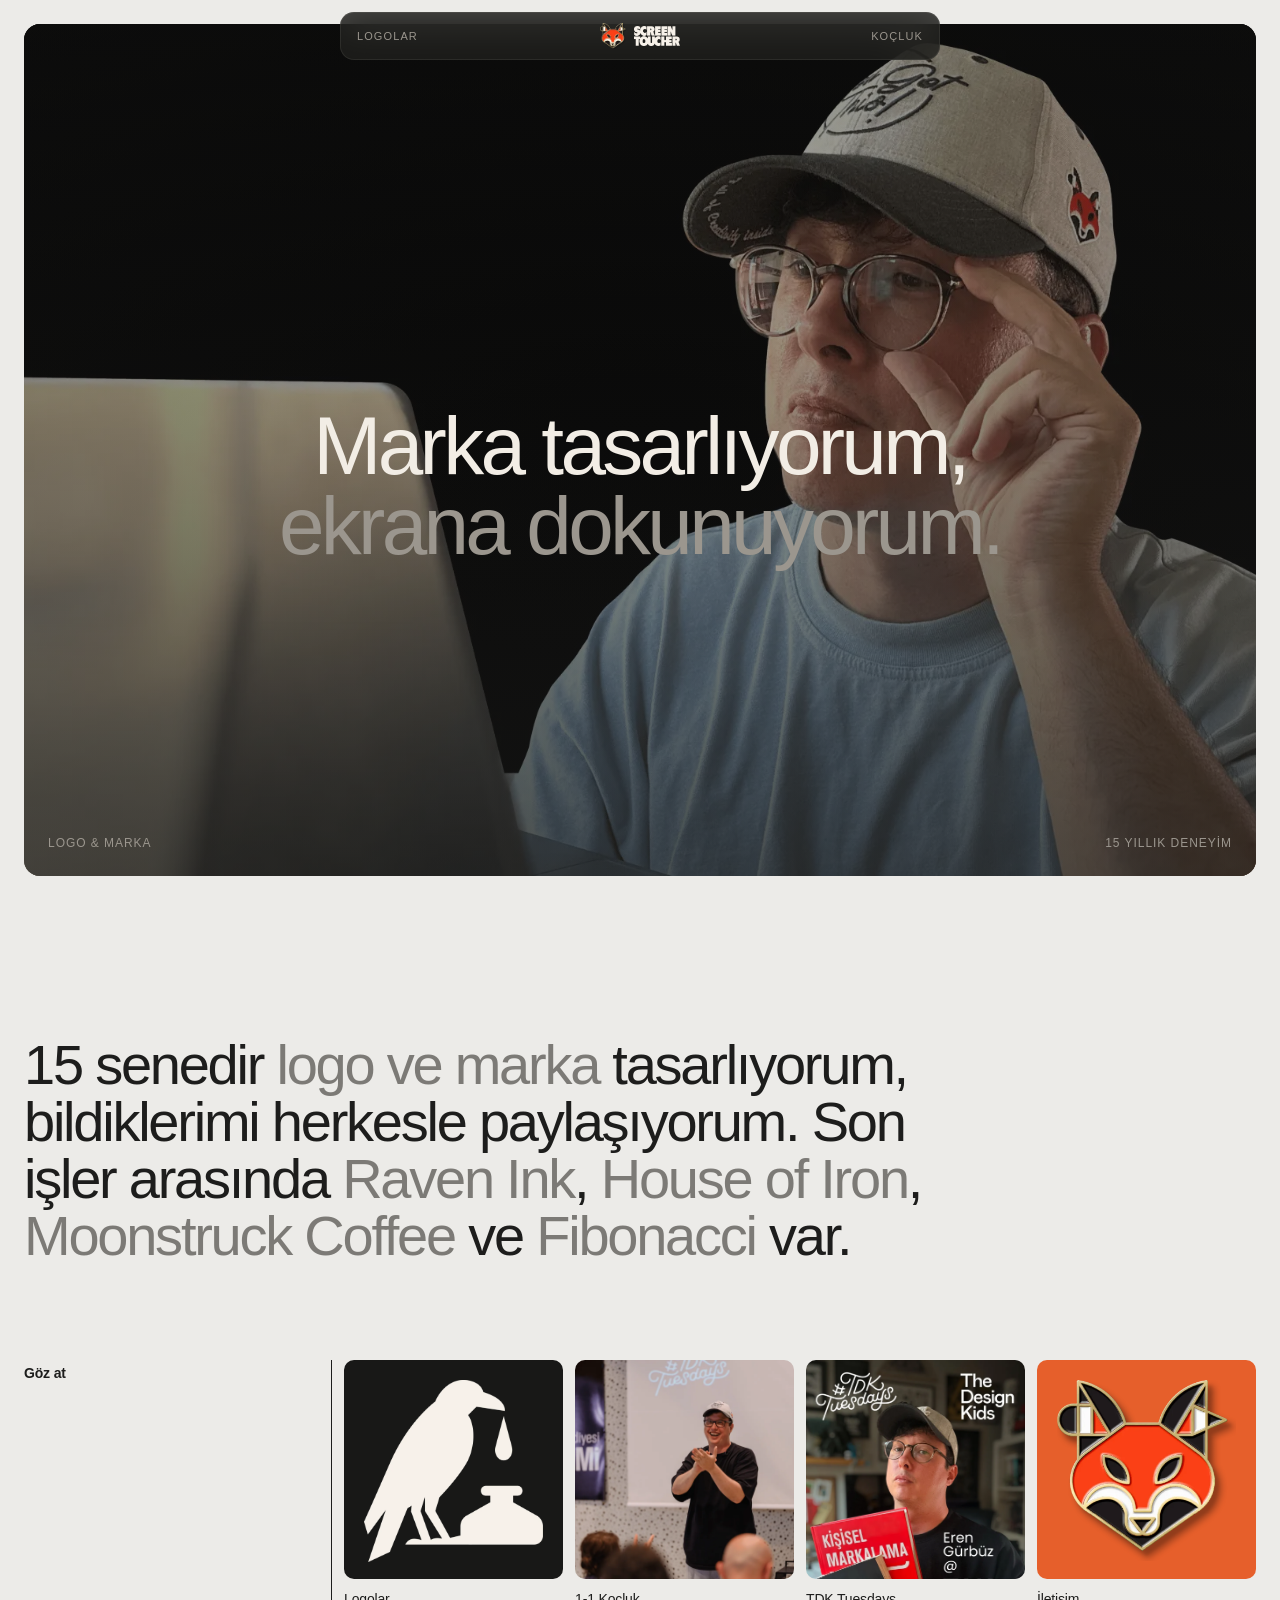
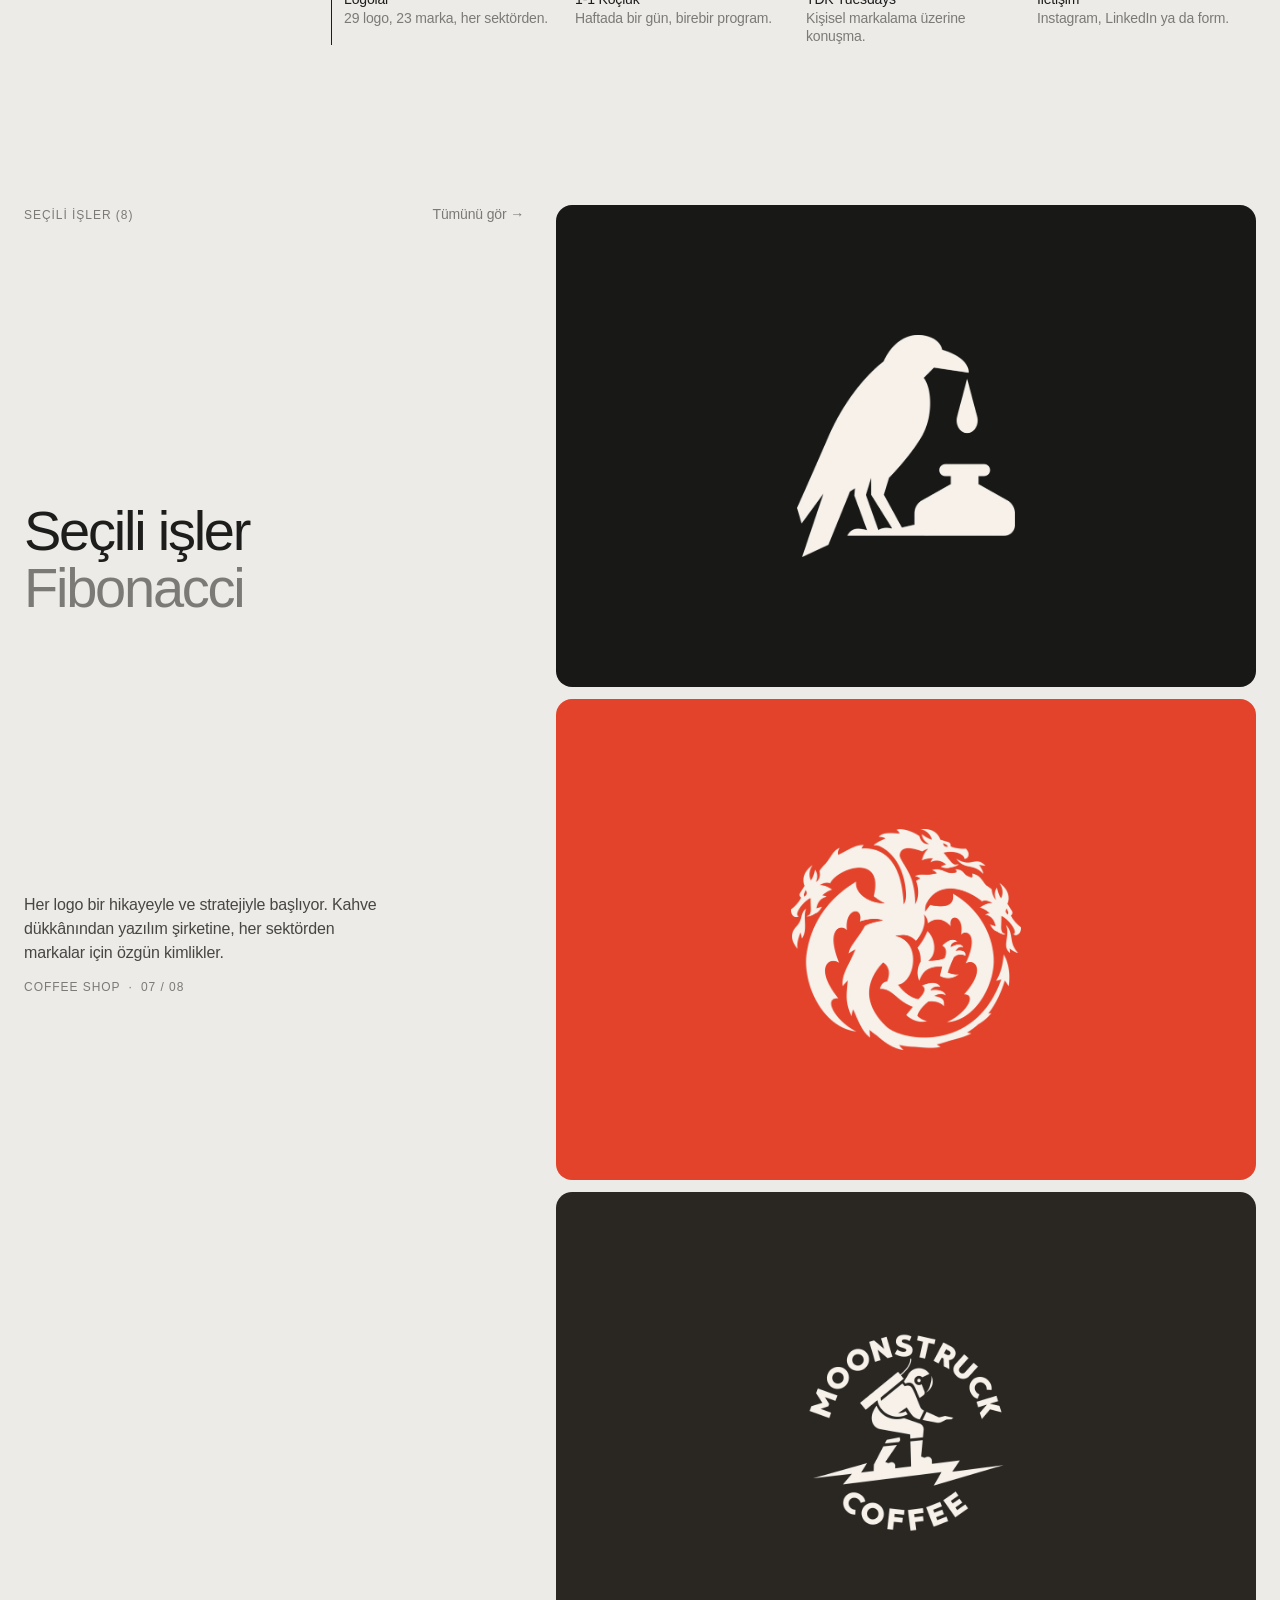
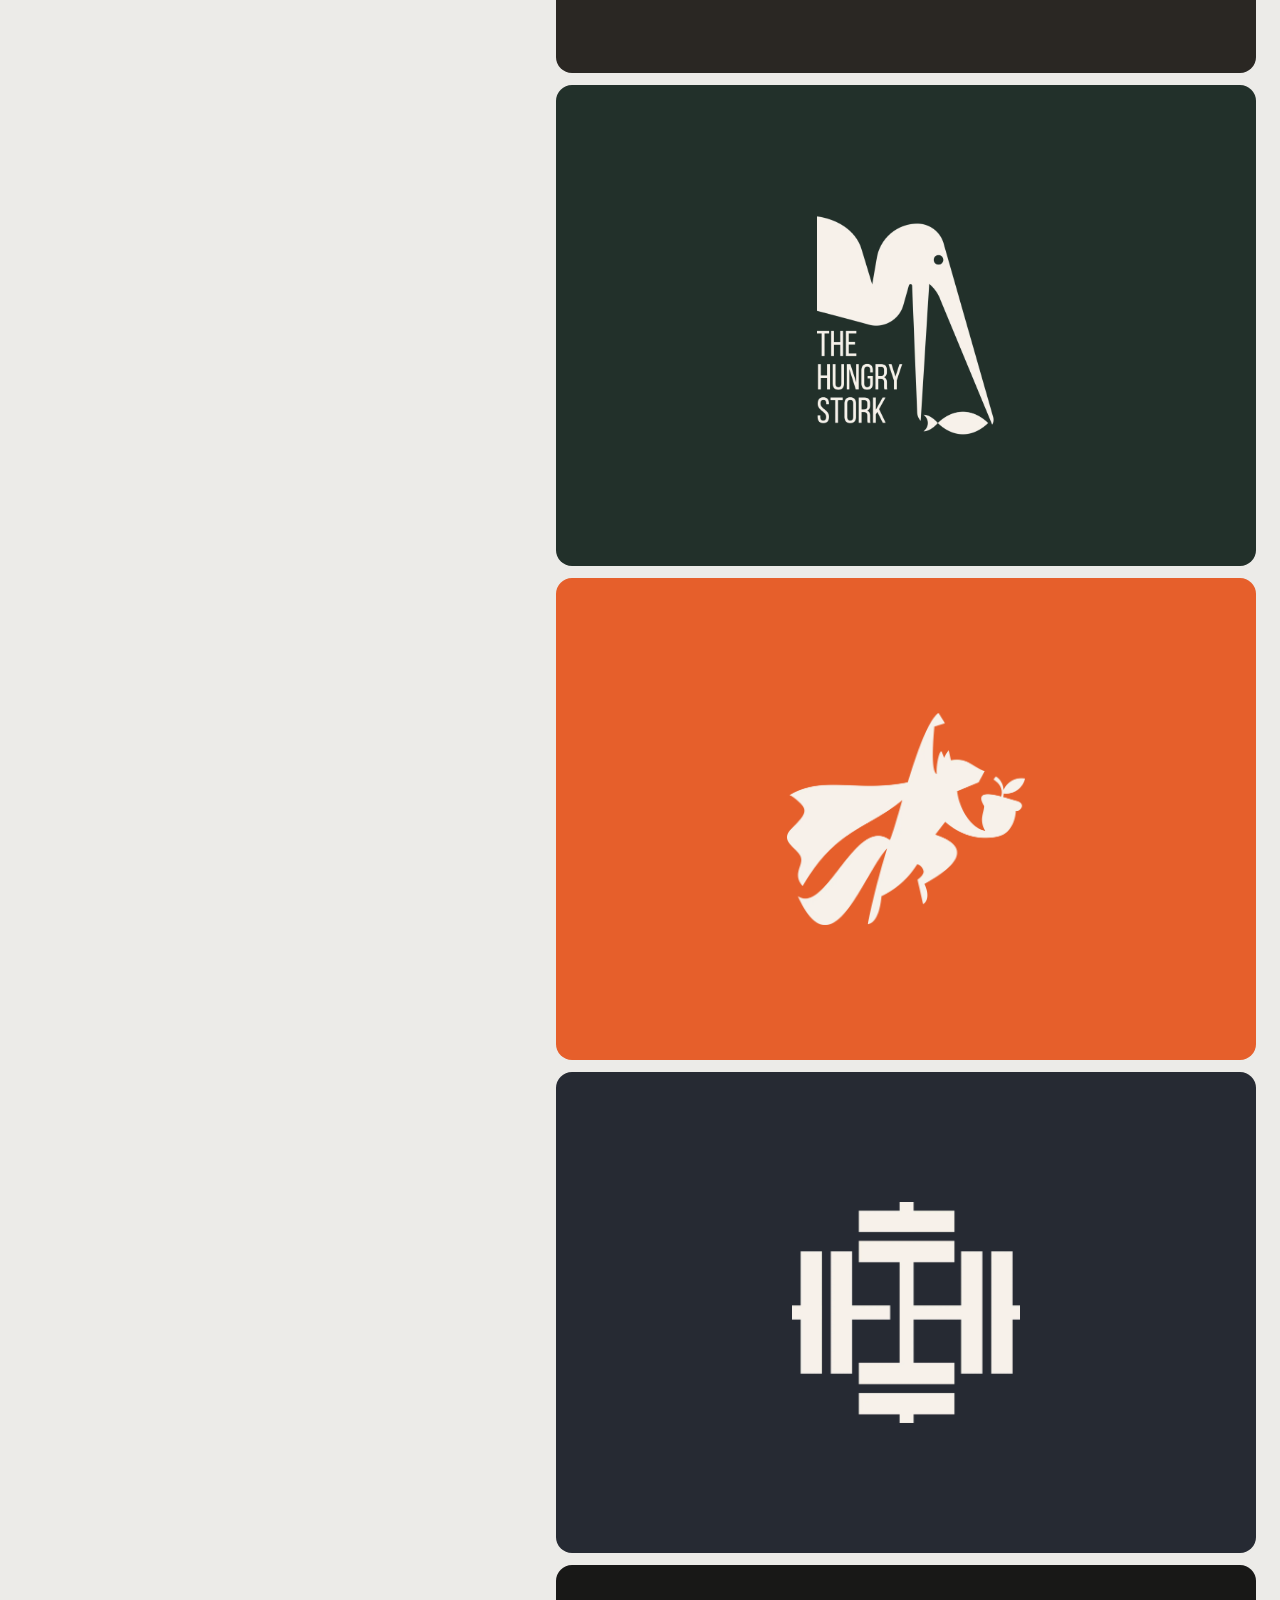
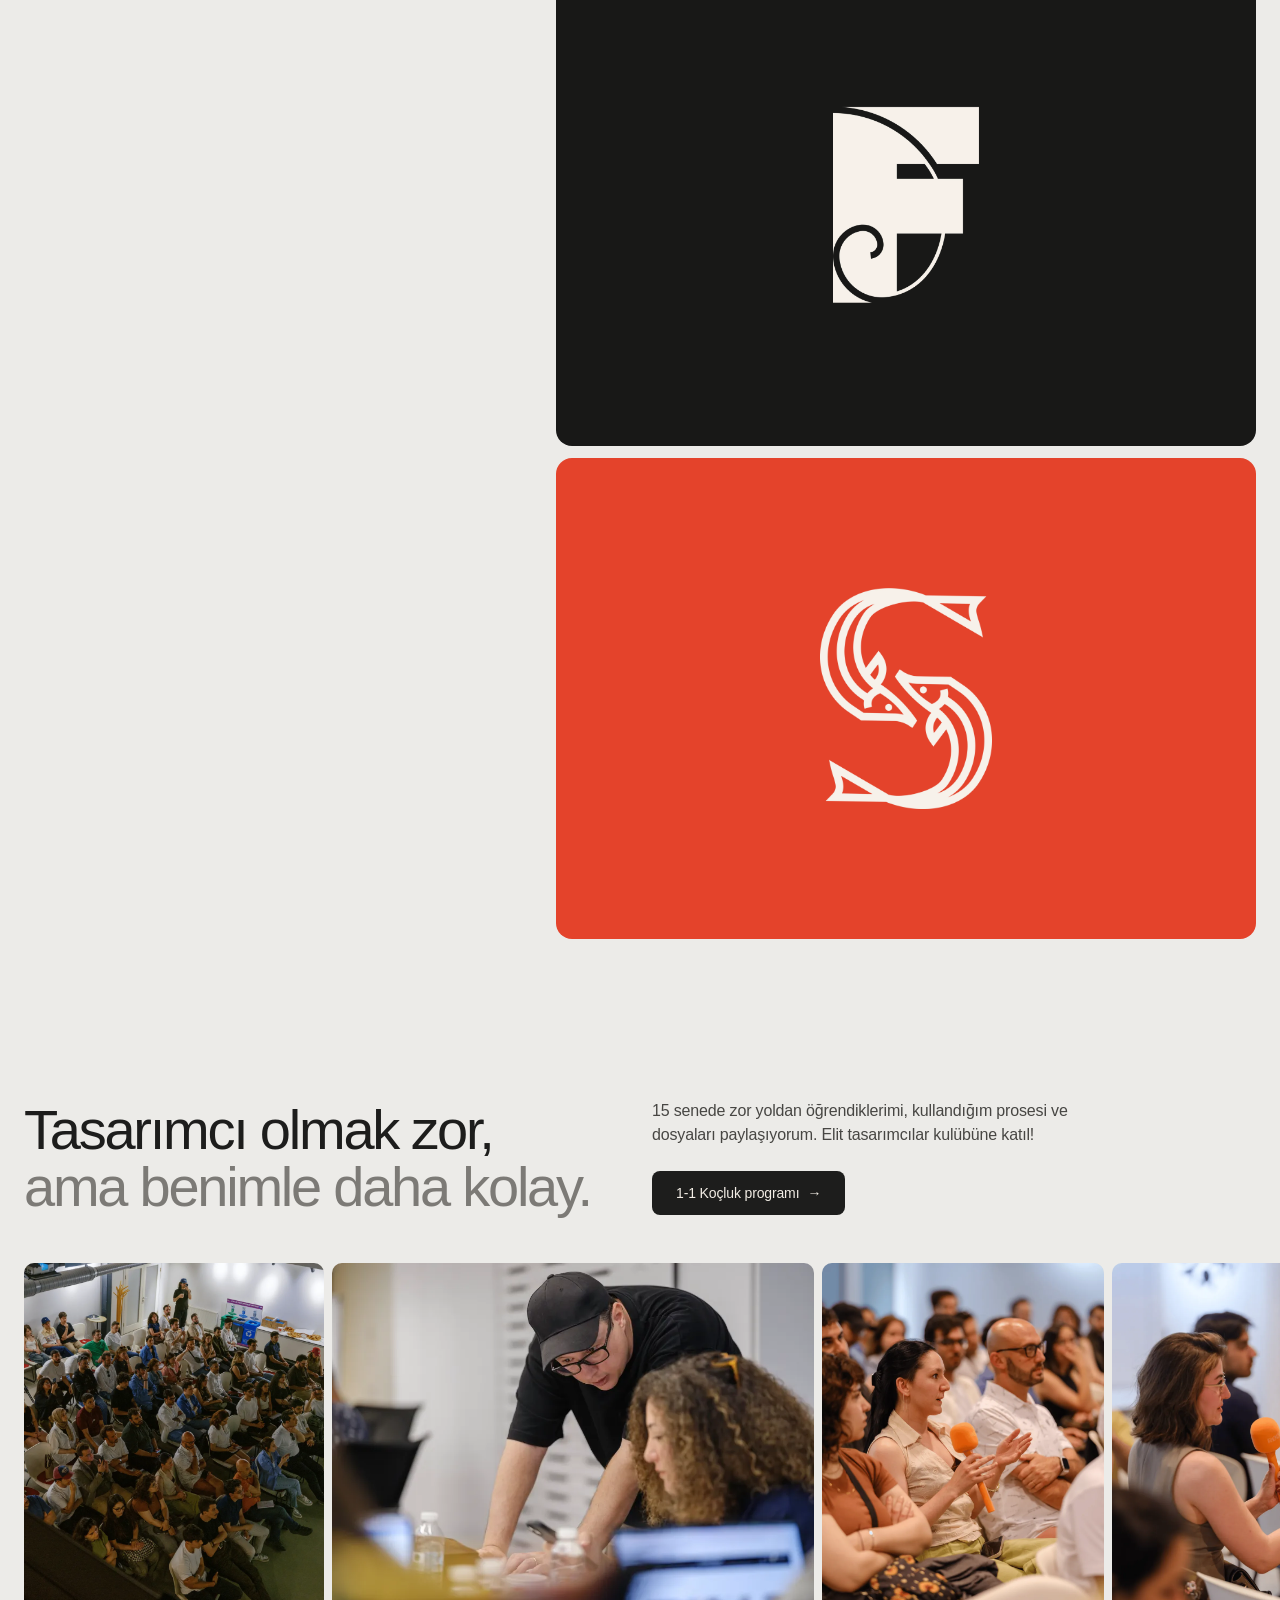
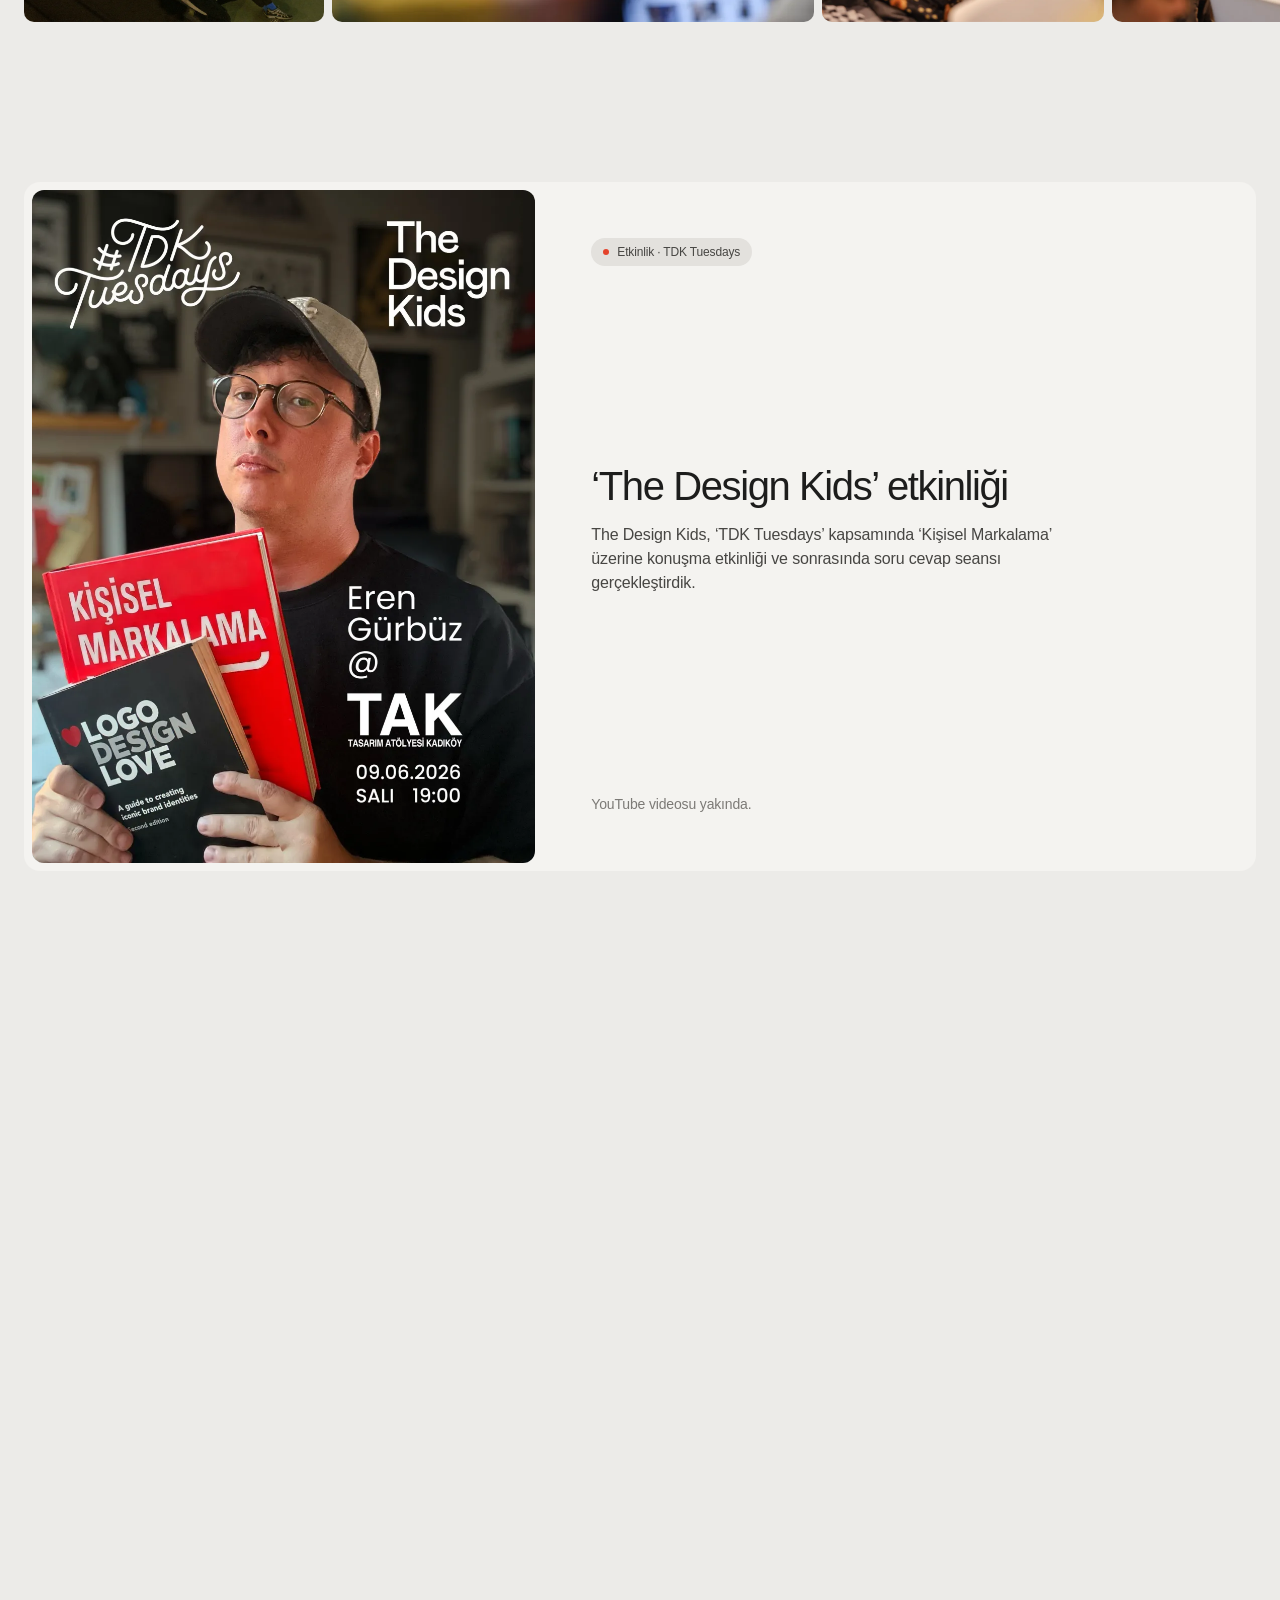
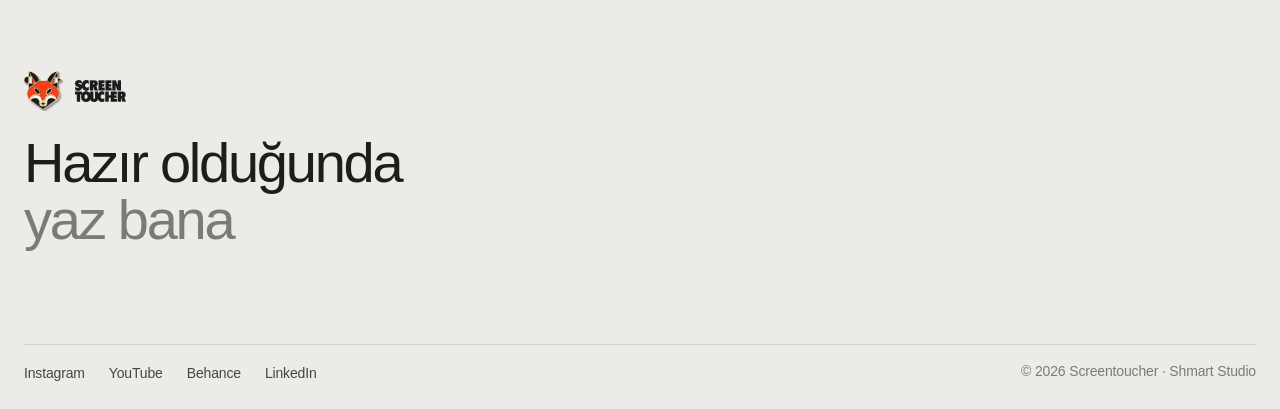
==== site/index.html @ 01e3f388 "Add Screentoucher concept site Static three-page site (home, logos, coaching) in site/, with the ori" ====
<!doctype html>
<html lang="tr">
<head>
  <meta charset="utf-8">
  <meta name="viewport" content="width=device-width, initial-scale=1, viewport-fit=cover">
  <title>Screentoucher — Logo Tasarımı ve Tasarım Koçluğu</title>
  <meta name="description" content="Screentoucher, markalar, girişimciler ve pazarlama uzmanları için özel logo tasarımı ve görsel kimlik oluşturma hizmetleri sunar. Tasarım kariyerinde hız ve başarı için 1-1 profesyonel koçluk.">
  <meta name="keywords" content="logo tasarımı, profesyonel koçluk, marka hikayesi">
  <meta property="og:title" content="Screentoucher — Logo Tasarımı ve Tasarım Koçluğu">
  <meta property="og:description" content="15 senedir logo ve marka tasarlıyorum, bildiklerimi herkesle paylaşıyorum.">
  <meta property="og:image" content="assets/img/photo10.webp">
  <meta name="theme-color" content="#ECEBE8">
  <link rel="icon" type="image/png" href="assets/brand/favicon.png">
  <link rel="preload" as="image" href="assets/img/photo10.webp" imagesrcset="assets/img/photo10-sm.webp 900w, assets/img/photo10.webp 1920w" imagesizes="100vw">
  <link rel="stylesheet" href="assets/css/style.css">
</head>
<body>

  <nav class="nav" aria-label="Ana menü">
    <div class="nav__group">
      <a class="nav__link" href="logolar.html">Logolar</a>
    </div>
    <a class="nav__logo" href="index.html" aria-label="Screentoucher anasayfa">
      <img class="nav__fox" src="assets/brand/fox.webp" width="126" height="128" alt="">
      <img src="assets/brand/wordmark-light.png" width="640" height="280" alt="Screentoucher">
    </a>
    <div class="nav__group nav__group--end">
      <a class="nav__link" href="kocluk.html">Koçluk</a>
    </div>
  </nav>

  <main>
    <!-- Hero -->
    <header class="hero">
      <div class="hero__card">
        <img class="hero__media"
             src="assets/img/photo10.webp"
             srcset="assets/img/photo10-sm.webp 900w, assets/img/photo10.webp 1920w"
             sizes="100vw" width="1920" height="1080" alt="" fetchpriority="high">
        <div class="hero__inner">
          <h1 class="t-display hero__title"><span class="line">Marka tasarlıyorum,</span> <span class="line">ekrana dokunuyorum.</span></h1>
        </div>
        <div class="hero__foot">
          <span class="t-label">Logo &amp; Marka</span>
          <span class="t-label">15 yıllık deneyim</span>
        </div>
      </div>
    </header>

    <!-- Açılış cümlesi -->
    <section class="wrap statement reveal" aria-label="Hakkımda">
      <p class="t-h1">
        15 senedir <a class="tone-link" href="logolar.html">logo ve marka</a> tasarlıyorum, bildiklerimi herkesle paylaşıyorum. Son işler arasında
        <a class="tone-link" href="logolar.html">Raven Ink</a>,
        <a class="tone-link" href="logolar.html">House of Iron</a>,
        <a class="tone-link" href="logolar.html">Moonstruck Coffee</a> ve
        <a class="tone-link" href="logolar.html">Fibonacci</a> var.
      </p>

      <div class="jump">
        <p class="t-sm jump__label"><strong>Göz at</strong></p>
        <div class="jump__track">
          <a class="jump-card" href="logolar.html">
            <div class="jump-card__media jump-card__media--contain" style="background: var(--night)">
              <img src="assets/logos/30.webp" width="1000" height="1015" alt="Raven Ink logosu" loading="lazy">
            </div>
            <p class="jump-card__title">Logolar</p>
            <p class="jump-card__desc">29 logo, 23 marka, her sektörden.</p>
          </a>
          <a class="jump-card" href="kocluk.html">
            <div class="jump-card__media">
              <img src="assets/img/photo9.webp" width="1000" height="1272" alt="Atölyede konuşma yaparken" loading="lazy">
            </div>
            <p class="jump-card__title">1-1 Koçluk</p>
            <p class="jump-card__desc">Haftada bir gün, birebir program.</p>
          </a>
          <a class="jump-card" href="#etkinlik">
            <div class="jump-card__media">
              <img src="assets/img/tdk.webp" width="1000" height="1337" alt="The Design Kids etkinlik afişi" loading="lazy">
            </div>
            <p class="jump-card__title">TDK Tuesdays</p>
            <p class="jump-card__desc">Kişisel markalama üzerine konuşma.</p>
          </a>
          <a class="jump-card" href="#iletisim">
            <div class="jump-card__media jump-card__media--contain" style="background: var(--orange)">
              <img src="assets/brand/pin-fox.webp" width="642" height="647" alt="" loading="lazy">
            </div>
            <p class="jump-card__title">İletişim</p>
            <p class="jump-card__desc">Instagram, LinkedIn ya da form.</p>
          </a>
        </div>
      </div>
    </section>

    <!-- İşler -->
    <section class="works works--inline wrap" aria-labelledby="isler">
      <aside class="works__side">
        <div class="works__top">
          <p class="t-label">Seçili işler (8)</p>
          <a class="t-sm works__more" href="logolar.html">Tümünü gör <span aria-hidden="true">→</span></a>
        </div>

        <h2 class="t-h1 works__title" id="isler">Seçili işler<br><span class="works__current" data-current-name aria-live="polite">Raven Ink</span><span class="works__static">Son dönem logolar</span></h2>

        <div class="works__bottom">
          <p class="t-body works__desc">Her logo bir hikayeyle ve stratejiyle başlıyor. Kahve dükkânından yazılım şirketine, her sektörden markalar için özgün kimlikler.</p>
          <p class="t-label works__count"><span data-current-sector>Tattoo Studio</span><span class="works__sep">·</span><span data-current-index>01</span> / <span data-current-total>08</span></p>
        </div>
      </aside>

      <div class="works__main">
        <ol class="showcase">
          <li class="show-card" data-name="Raven Ink" data-sector="Tattoo Studio" data-index="01">
            <a class="show-card__media" href="logolar.html" aria-label="Raven Ink — tüm logolar"><img src="assets/logos/30.webp" width="1000" height="1015" alt="Raven Ink logosu" loading="lazy"></a>
            <p class="show-card__meta"><span class="show-card__num">01</span><span class="show-card__name">Raven Ink</span><span class="show-card__sector">Tattoo Studio</span></p>
          </li>
          <li class="show-card" data-name="House Targaryen" data-sector="Coffee Brand" data-index="02">
            <a class="show-card__media" href="logolar.html" aria-label="House Targaryen — tüm logolar"><img src="assets/logos/07.webp" width="1000" height="963" alt="House Targaryen logosu" loading="lazy"></a>
            <p class="show-card__meta"><span class="show-card__num">02</span><span class="show-card__name">House Targaryen</span><span class="show-card__sector">Coffee Brand</span></p>
          </li>
          <li class="show-card" data-name="Moonstruck Coffee" data-sector="Coffee Shop" data-index="03">
            <a class="show-card__media" href="logolar.html" aria-label="Moonstruck Coffee — tüm logolar"><img src="assets/logos/16.webp" width="1000" height="1064" alt="Moonstruck Coffee logosu" loading="lazy"></a>
            <p class="show-card__meta"><span class="show-card__num">03</span><span class="show-card__name">Moonstruck Coffee</span><span class="show-card__sector">Coffee Shop</span></p>
          </li>
          <li class="show-card" data-name="The Hungry Stork" data-sector="Restaurant" data-index="04">
            <a class="show-card__media" href="logolar.html" aria-label="The Hungry Stork — tüm logolar"><img src="assets/logos/14.webp" width="1000" height="1249" alt="The Hungry Stork logosu" loading="lazy"></a>
            <p class="show-card__meta"><span class="show-card__num">04</span><span class="show-card__name">The Hungry Stork</span><span class="show-card__sector">Restaurant</span></p>
          </li>
          <li class="show-card" data-name="NuttyHero" data-sector="Nut Butter Brand" data-index="05">
            <a class="show-card__media" href="logolar.html" aria-label="NuttyHero — tüm logolar"><img src="assets/logos/26.webp" width="1000" height="891" alt="NuttyHero logosu" loading="lazy"></a>
            <p class="show-card__meta"><span class="show-card__num">05</span><span class="show-card__name">NuttyHero</span><span class="show-card__sector">Nut Butter Brand</span></p>
          </li>
          <li class="show-card" data-name="House of Iron" data-sector="Gym" data-index="06">
            <a class="show-card__media" href="logolar.html" aria-label="House of Iron — tüm logolar"><img src="assets/logos/23.webp" width="1000" height="968" alt="House of Iron logosu" loading="lazy"></a>
            <p class="show-card__meta"><span class="show-card__num">06</span><span class="show-card__name">House of Iron</span><span class="show-card__sector">Gym</span></p>
          </li>
          <li class="show-card" data-name="Fibonacci" data-sector="Coffee Shop" data-index="07">
            <a class="show-card__media" href="logolar.html" aria-label="Fibonacci — tüm logolar"><img src="assets/logos/20.webp" width="1000" height="1509" alt="Fibonacci logosu" loading="lazy"></a>
            <p class="show-card__meta"><span class="show-card__num">07</span><span class="show-card__name">Fibonacci</span><span class="show-card__sector">Coffee Shop</span></p>
          </li>
          <li class="show-card" data-name="Savor Caviar" data-sector="Sea Food Company" data-index="08">
            <a class="show-card__media" href="logolar.html" aria-label="Savor Caviar — tüm logolar"><img src="assets/logos/09.webp" width="1000" height="1285" alt="Savor Caviar logosu" loading="lazy"></a>
            <p class="show-card__meta"><span class="show-card__num">08</span><span class="show-card__name">Savor Caviar</span><span class="show-card__sector">Sea Food Company</span></p>
          </li>
        </ol>
      </div>
    </section>

    <!-- Koçluk -->
    <section class="section" aria-labelledby="kocluk">
      <div class="wrap split reveal">
        <h2 class="t-h1" id="kocluk">Tasarımcı olmak zor, <span class="muted">ama benimle daha kolay.</span></h2>
        <div class="split__aside">
          <p class="t-body measure-wide">15 senede zor yoldan öğrendiklerimi, kullandığım prosesi ve dosyaları paylaşıyorum. Elit tasarımcılar kulübüne katıl!</p>
          <a class="btn btn--dark" href="kocluk.html">1-1 Koçluk programı <span class="arrow" aria-hidden="true">→</span></a>
        </div>
      </div>
      <div class="strip" aria-label="Atölye fotoğrafları">
        <img src="assets/img/photo5.webp" width="1000" height="1195" alt="Kalabalık bir salonda atölye" loading="lazy">
        <img src="assets/img/4-sm.webp"   width="900"  height="669"  alt="Katılımcıyla birebir çalışma" loading="lazy">
        <img src="assets/img/photo7.webp" width="1000" height="1272" alt="Katılımcılar soru soruyor" loading="lazy">
        <img src="assets/img/photo8.webp" width="1000" height="1272" alt="Mikrofonla soru soran katılımcı" loading="lazy">
        <img src="assets/img/6-sm.webp"   width="900"  height="670"  alt="Çıktılar üzerinden geri bildirim" loading="lazy">
        <img src="assets/img/photo6.webp" width="1000" height="1195" alt="Akademide konuşma" loading="lazy">
        <img src="assets/img/photo3-sm.webp" width="900" height="507" alt="Atölye salonu" loading="lazy">
      </div>
    </section>

    <!-- Etkinlik -->
    <section class="section" id="etkinlik" aria-labelledby="tdk">
      <div class="wrap">
        <article class="feature reveal">
          <div class="feature__media">
            <img src="assets/img/tdk.webp" width="1000" height="1337" alt="TDK Tuesdays — Kişisel Markalama etkinlik afişi" loading="lazy">
          </div>
          <div class="feature__body">
            <span class="tag">Etkinlik · TDK Tuesdays</span>
            <div>
              <h2 class="t-h2" id="tdk">‘The Design Kids’ etkinliği</h2>
              <p class="t-body measure-wide">The Design Kids, ‘TDK Tuesdays’ kapsamında ‘Kişisel Markalama’ üzerine konuşma etkinliği ve sonrasında soru cevap seansı gerçekleştirdik.</p>
            </div>
            <p class="t-sm muted">YouTube videosu yakında.</p>
          </div>
        </article>
      </div>
    </section>

    <!-- CTA -->
    <section class="section" id="iletisim" aria-labelledby="cta">
      <div class="wrap">
        <div class="contact">
          <div class="contact__bar">
            <a class="contact__link" href="logolar.html">Logolar</a>
            <img class="contact__logo" src="assets/brand/wordmark-light.png" width="640" height="280" alt="Screentoucher">
            <a class="contact__link" href="kocluk.html">Koçluk</a>
          </div>

          <div class="contact__body">
            <h2 class="contact__title" id="cta">Logo, marka ya da koçluk.<br>Yeni bir şeye başlayalım.</h2>
            <!-- Gönderim adresi assets/js/main.js içindeki FORM_ENDPOINT'ten gelir -->
            <form class="contact__form" data-form novalidate>
              <input type="hidden" name="_subject" value="Screentoucher — İletişim (ana sayfa)">
              <input type="hidden" name="form" value="iletisim">
              <label class="visually-hidden" for="c-email">E-posta adresin</label>
              <input id="c-email" name="email" type="email" autocomplete="email" placeholder="adin@ornek.com" required>
              <button class="contact__submit" type="submit">Gönder</button>
            </form>
            <p class="contact__success" hidden>Teşekkürler, sana en kısa sürede yazacağım.</p>
          </div>

          <p class="contact__note">Instagram'dan da yazabilirsin · <a href="https://www.instagram.com/screentoucher" target="_blank" rel="noopener">@screentoucher</a></p>
        </div>
      </div>
    </section>
  </main>

  <footer class="footer">
    <div class="wrap">
      <a class="footer__brand" href="index.html"><img class="footer__fox" src="assets/brand/fox.webp" width="126" height="128" alt=""><img src="assets/brand/wordmark-dark.png" width="640" height="280" alt="Screentoucher"></a>
      <p class="t-h1 footer__big">Hazır olduğunda<br><a class="tone-link" href="https://www.instagram.com/screentoucher" target="_blank" rel="noopener">yaz bana</a></p>
      <div class="footer__bottom">
        <ul class="footer__links">
          <li><a href="https://www.instagram.com/screentoucher" target="_blank" rel="noopener">Instagram</a></li>
          <li><a href="https://www.youtube.com/@thescreentoucher" target="_blank" rel="noopener">YouTube</a></li>
          <li><a href="https://www.behance.net/shmartstudio" target="_blank" rel="noopener">Behance</a></li>
          <li><a href="https://tr.linkedin.com/in/eren-gurbuz-4aaa44bb" target="_blank" rel="noopener">LinkedIn</a></li>
        </ul>
        <p class="footer__copy">© <span data-year>2026</span> Screentoucher · Shmart Studio</p>
      </div>
    </div>
  </footer>

  <script src="assets/js/main.js" defer></script>
</body>
</html>
---- site/assets/css/style.css ----
/* ==========================================================================
   Screentoucher — design system
   Referans dil: Analogue (ana) + Koto (liste / iki tonlu başlık)
   ========================================================================== */

:root {
  /* Renk — saf #000 / #FFF yerine birkaç ton yumuşatılmış nötrler */
  --bg:          #ECEBE8;   /* sayfa zemini (kırık beyaz) */
  --surface:     #E3E1DD;   /* ikincil yüzey, görsel placeholder */
  --surface-2:   #F4F3F0;   /* açık kart */
  --line:        #D3D1CC;   /* ayırıcı çizgi */
  --ink:         #1D1D1C;   /* ana metin (kırık siyah) */
  --ink-2:       #474643;   /* ikincil metin */
  --muted:       #7C7A76;   /* soluk metin, iki tonlu başlığın 2. tonu */
  --night:       #181817;   /* koyu kart */
  --night-2:     #242422;   /* koyu kart hover / ikinci ton */
  --night-line:  #34332F;
  --cream:       #F2EDE5;   /* koyu zemin üzerindeki metin + logoların rengi */
  --cream-muted: #9B968E;
  --accent:      #E4432B;   /* Screentoucher kırmızısı (#EF3F25'ten bir ton koyu) */
  --accent-ink:  #FBEFEA;
  --orange:      #E65F2B;   /* iletişim kartı — markanın kırmızısına yakın, sıcak turuncu */
  --orange-2:    #EC7445;   /* kart içi alan (input) */
  --orange-ink:  #FCF1EA;
  --orange-muted:#F7C7B0;

  /* Tipografi */
  --font: "Helvetica Neue", Helvetica, Arial, sans-serif;
  --fs-display: clamp(2.5rem, 1.6rem + 4.4vw, 5.5rem);   /* 40 → 88 */
  --fs-h1:      clamp(2rem, 1.45rem + 2.6vw, 3.5rem);     /* 32 → 56 */
  --fs-h2:      clamp(1.625rem, 1.3rem + 1.5vw, 2.5rem);  /* 26 → 40 */
  --fs-h3:      1.375rem;                                 /* 22 */
  --fs-body:    1rem;                                     /* 16 */
  --fs-sm:      0.875rem;                                 /* 14 */
  --fs-xs:      0.75rem;                                  /* 12 */

  /* Boşluk — 4px tabanlı ölçek */
  --s-1: 4px;  --s-2: 8px;  --s-3: 12px; --s-4: 16px;
  --s-5: 24px; --s-6: 32px; --s-7: 48px; --s-8: 64px;
  --s-9: 96px; --s-10: 128px; --s-11: 160px;

  --gutter: 16px;
  --section: var(--s-9);
  --max: 1440px;

  /* Köşe */
  --r-sm: 8px;
  --r:    12px;
  --r-lg: 16px;
  --r-pill: 999px;

  --nav-h: 48px;
  --ease: cubic-bezier(.2, .7, .2, 1);
}

@media (min-width: 768px)  { :root { --gutter: 20px; --section: var(--s-10); } }
@media (min-width: 1200px) { :root { --gutter: 24px; --section: var(--s-11); } }

/* Reset ------------------------------------------------------------------ */
*, *::before, *::after { box-sizing: border-box; }
html { -webkit-text-size-adjust: 100%; scroll-behavior: smooth; scroll-padding-top: 88px; }
body {
  margin: 0;
  background: var(--bg);
  color: var(--ink);
  font-family: var(--font);
  font-size: var(--fs-body);
  line-height: 1.5;
  letter-spacing: -0.01em;
  -webkit-font-smoothing: antialiased;
  -moz-osx-font-smoothing: grayscale;
  text-rendering: optimizeLegibility;
  overflow-x: hidden;
}
img { display: block; max-width: 100%; height: auto; }
a { color: inherit; text-decoration: none; }
button, input, textarea { font: inherit; color: inherit; letter-spacing: inherit; }
h1, h2, h3, h4, p, ul, ol, figure { margin: 0; padding: 0; }
ul, ol { list-style: none; }
::selection { background: var(--accent); color: var(--accent-ink); }
:focus-visible { outline: 2px solid var(--accent); outline-offset: 3px; border-radius: 4px; }

/* Yardımcılar ------------------------------------------------------------ */
.wrap { width: 100%; max-width: var(--max); margin-inline: auto; padding-inline: var(--gutter); }
.section { padding-block: var(--section) 0; }
.visually-hidden {
  position: absolute !important; width: 1px; height: 1px; overflow: hidden;
  clip: rect(0 0 0 0); white-space: nowrap;
}

/* Tipografi -------------------------------------------------------------- */
.t-display, .t-h1, .t-h2, .t-h3 { font-weight: 500; color: var(--ink); }
.t-display { font-size: var(--fs-display); line-height: 0.98; letter-spacing: -0.045em; text-wrap: balance; }
.t-h1, .t-h2, .t-h3 { text-wrap: balance; }
.t-h1      { font-size: var(--fs-h1); line-height: 1.02; letter-spacing: -0.04em; }
.t-h2      { font-size: var(--fs-h2); line-height: 1.05; letter-spacing: -0.035em; }
.t-h3      { font-size: var(--fs-h3); line-height: 1.15; letter-spacing: -0.025em; }
.t-body    { font-size: var(--fs-body); line-height: 1.5; color: var(--ink-2); }
.t-sm      { font-size: var(--fs-sm); line-height: 1.4; }
.t-label {
  font-size: var(--fs-xs); line-height: 1; font-weight: 500;
  letter-spacing: 0.08em; text-transform: uppercase; color: var(--muted);
}
.muted { color: var(--muted); }
.on-dark { color: var(--cream); }
.on-dark .muted, .on-dark.muted { color: var(--cream-muted); }
.measure { max-width: 34ch; }
.measure-wide { max-width: 52ch; }

/* İki tonlu başlıkta altı çizili olmayan bağlantılar */
.tone-link { color: var(--muted); transition: color .25s var(--ease); }
.tone-link:hover { color: var(--ink); }

/* Butonlar --------------------------------------------------------------- */
.btn {
  display: inline-flex; align-items: center; justify-content: center; gap: var(--s-2);
  height: 44px; padding-inline: var(--s-5);
  border: 0; border-radius: var(--r-sm);
  font-size: var(--fs-sm); font-weight: 500; letter-spacing: -0.01em;
  cursor: pointer; white-space: nowrap;
  transition: background-color .25s var(--ease), color .25s var(--ease), transform .25s var(--ease);
}
.btn:active { transform: translateY(1px); }
.btn--dark   { background: var(--ink); color: var(--cream); }
.btn--dark:hover { background: var(--night-2); }
.btn--light  { background: var(--surface-2); color: var(--ink); }
.btn--light:hover { background: var(--cream); }
.btn--accent { background: var(--accent); color: var(--accent-ink); }
.btn--accent:hover { background: #CF3A23; }
.btn .arrow { transition: transform .25s var(--ease); }
.btn:hover .arrow { transform: translateX(3px); }

/* ==========================================================================
   Navigasyon — yüzen, buzlu cam hap
   ========================================================================== */
.nav {
  position: fixed; z-index: 50;
  top: var(--s-3); left: 50%; transform: translateX(-50%);
  width: min(600px, calc(100% - 2 * var(--gutter)));
  height: var(--nav-h);
  display: grid; grid-template-columns: 1fr auto 1fr; align-items: center;
  padding-inline: var(--s-4);
  background: rgba(30, 30, 28, 0.8);
  -webkit-backdrop-filter: blur(18px) saturate(140%);
  backdrop-filter: blur(18px) saturate(140%);
  border: 1px solid rgba(242, 237, 229, 0.08);
  border-radius: 14px;
}
.nav__group { display: flex; gap: var(--s-5); }
.nav__group--end { justify-content: flex-end; }
.nav__link {
  font-size: 11px; line-height: 1; font-weight: 500;
  letter-spacing: 0.1em; text-transform: uppercase;
  color: var(--cream-muted);
  padding-block: var(--s-2);
  transition: color .2s var(--ease);
}
.nav__link:hover { color: var(--cream); }
.nav__logo { display: flex; align-items: center; gap: var(--s-2); }
.nav__logo img { height: 20px; width: auto; }
.nav__logo .nav__fox { height: 26px; transition: transform .5s var(--ease); }
.nav__logo:hover .nav__fox { transform: rotate(-8deg); }
@media (max-width: 520px) {
  .nav__logo img { height: 18px; }
  .nav__logo .nav__fox { height: 24px; }
}

/* ==========================================================================
   Hero — koyu, yuvarlatılmış tam ekran kart
   ========================================================================== */
.hero { padding: var(--gutter) var(--gutter) 0; }
.hero__card {
  position: relative; isolation: isolate; overflow: hidden;
  min-height: max(560px, calc(100svh - 2 * var(--gutter)));
  border-radius: var(--r-lg);
  background: var(--night);
  color: var(--cream);
  display: grid; place-items: center;
  padding: calc(var(--nav-h) + var(--s-7)) var(--s-5) var(--s-5);
}
.hero__media {
  position: absolute; inset: 0; z-index: -2;
  width: 100%; height: 100%; object-fit: cover; object-position: 50% 30%;
}
.hero__card::after {
  content: ""; position: absolute; inset: 0; z-index: -1;
  background:
    radial-gradient(120% 80% at 50% 45%, rgba(24,24,23,.22) 0%, rgba(24,24,23,.48) 70%),
    linear-gradient(180deg, rgba(24,24,23,.06) 0%, rgba(24,24,23,.55) 100%);
}
.hero__inner { text-align: center; max-width: 100%; }
.hero__title { color: var(--cream); }
.hero__title span { color: var(--cream-muted); }
.hero__title .line { display: block; color: inherit; }
.hero__title .line + .line { color: var(--cream-muted); }
@media (min-width: 768px) { .hero__title .line { white-space: nowrap; } }
.hero__lead { margin: var(--s-5) auto 0; max-width: 40ch; color: var(--cream-muted); font-size: var(--fs-body); }
.hero__foot {
  position: absolute; left: var(--s-5); right: var(--s-5); bottom: var(--s-5);
  display: flex; justify-content: space-between; align-items: flex-end; gap: var(--s-4);
}
.hero__foot .t-label { color: var(--cream-muted); line-height: 1.3; }
.hero__foot > :last-child { text-align: right; }
@media (max-width: 767px) { .hero__media { object-position: 68% 30%; } }
.hero--page .hero__card { min-height: max(520px, 78svh); }
.hero--page .hero__inner { max-width: 100%; }

/* ==========================================================================
   Büyük açılış cümlesi (iki tonlu)
   ========================================================================== */
.statement { padding-top: var(--section); }
.statement .t-h1 { max-width: 30ch; }

/* ==========================================================================
   "Göz at" satırı
   ========================================================================== */
.jump {
  display: grid; gap: var(--s-5);
  padding-top: var(--s-9);
}
.jump__label { padding-top: var(--s-1); }
.jump__track {
  display: grid; grid-auto-flow: column; grid-auto-columns: minmax(168px, 1fr);
  gap: var(--s-3);
  overflow-x: auto; scroll-snap-type: x mandatory; scrollbar-width: none;
  margin-inline: calc(var(--gutter) * -1); padding-inline: var(--gutter);
  scroll-padding-inline: var(--gutter);
}
.jump__track::-webkit-scrollbar { display: none; }
.jump-card { scroll-snap-align: start; display: block; }
.jump-card__media {
  aspect-ratio: 1; border-radius: 10px; overflow: hidden; background: var(--surface);
  display: grid; place-items: center;
}
.jump-card__media img { width: 100%; height: 100%; object-fit: cover; transition: transform .6s var(--ease); }
.jump-card__media--contain img { object-fit: contain; padding: 9%; }
.jump-card:hover .jump-card__media img { transform: scale(1.04); }
.jump-card__title { margin-top: var(--s-3); font-size: var(--fs-sm); font-weight: 500; line-height: 1.25; }
.jump-card__desc { font-size: var(--fs-sm); line-height: 1.3; color: var(--muted); }

@media (min-width: 960px) {
  .jump { grid-template-columns: 1fr 3fr; gap: 0; }
  .jump__label { border-right: 1px solid var(--ink); padding-right: var(--s-5); min-height: 100%; }
  .jump__track {
    grid-auto-flow: row; grid-template-columns: repeat(4, 1fr);
    overflow: visible; margin: 0; padding: 0 0 0 var(--s-3);
  }
}

/* ==========================================================================
   İşler — büyük kartlar
   ========================================================================== */
.section-head { text-align: center; margin-bottom: var(--s-7); }
.section-head--left { text-align: left; }
.work {
  display: grid; grid-template-columns: repeat(2, 1fr);
  column-gap: var(--s-4); row-gap: var(--s-7);
}
@media (min-width: 960px) {
  .work { grid-template-columns: repeat(4, 1fr); column-gap: clamp(24px, 4.4vw, 96px); row-gap: var(--s-9); }
}
.work-card { display: grid; gap: var(--s-4); text-align: center; }
.work-card__media {
  aspect-ratio: 1; display: grid; place-items: center; overflow: hidden;
  border-radius: var(--r-lg);
  background: var(--night);
}
.work-card__media img {
  width: 46%; height: 52%; object-fit: contain;
  transition: transform .8s var(--ease);
}
.work-card:hover .work-card__media img { transform: scale(1.06); }
.work-card__name { font-size: clamp(1rem, .9rem + .4vw, 1.25rem); font-weight: 500; letter-spacing: -0.02em; line-height: 1.2; color: var(--ink); }
.work-card__sector { margin-top: 2px; font-size: var(--fs-sm); color: var(--muted); }
.work-card:nth-child(8n+2) .work-card__media { background: var(--accent); }
.work-card:nth-child(8n+3) .work-card__media { background: #2A2723; }
.work-card:nth-child(8n+4) .work-card__media { background: #22302A; }
.work-card:nth-child(8n+5) .work-card__media { background: #3A3935; }
.work-card:nth-child(8n+6) .work-card__media { background: var(--orange); }
.work-card:nth-child(8n+7) .work-card__media { background: #262A33; }
.work-card:nth-child(8n+8) .work-card__media { background: var(--night-2); }

/* ==========================================================================
   Koçluk tanıtımı + fotoğraf şeridi
   ========================================================================== */
.split { display: grid; gap: var(--s-6); }
@media (min-width: 960px) {
  .split { grid-template-columns: 1fr 1fr; gap: var(--s-5); align-items: end; }
}
.split__aside { display: grid; gap: var(--s-5); justify-items: start; }

.strip {
  display: grid; grid-auto-flow: column; grid-auto-columns: auto;
  gap: var(--s-2);
  overflow-x: auto; scroll-snap-type: x proximity; scrollbar-width: none;
  padding-inline: var(--gutter);
  scroll-padding-inline: var(--gutter);
  margin-top: var(--s-7);
}
.strip::-webkit-scrollbar { display: none; }
.strip img {
  height: clamp(220px, 28vw, 380px); width: auto; max-width: none;
  border-radius: 10px; scroll-snap-align: start; background: var(--surface);
}

/* ==========================================================================
   Etkinlik (TDK)
   ========================================================================== */
.feature {
  display: grid; gap: var(--s-2);
  background: var(--surface-2); border-radius: var(--r-lg); padding: var(--s-2);
}
.feature__media { border-radius: var(--r); overflow: hidden; background: var(--surface); }
.feature__media img { width: 100%; height: 100%; object-fit: cover; aspect-ratio: 4 / 5; }
.feature__body { display: grid; align-content: space-between; gap: var(--s-7); padding: var(--s-5); }
.feature__body .t-body { margin-top: var(--s-4); }
.tag {
  display: inline-flex; align-items: center; gap: var(--s-2); justify-self: start;
  height: 28px; padding-inline: var(--s-3);
  border-radius: var(--r-pill); background: var(--surface);
  font-size: var(--fs-xs); font-weight: 500; color: var(--ink-2);
}
.tag::before { content: ""; width: 6px; height: 6px; border-radius: 50%; background: var(--accent); }
@media (min-width: 900px) {
  .feature { grid-template-columns: 5fr 7fr; }
  .feature__media img { aspect-ratio: auto; min-height: 560px; }
  .feature__body { padding: var(--s-7); }
}

/* ==========================================================================
   CTA kartı + Footer
   ========================================================================== */
.cta-card {
  max-width: 640px; margin-inline: auto;
  background: var(--accent); color: var(--accent-ink);
  border-radius: var(--r-lg);
  padding: var(--s-8) var(--s-5);
  text-align: center;
  display: grid; justify-items: center; gap: var(--s-6);
}
.cta-card .t-h3 { color: var(--accent-ink); max-width: 26ch; }
.cta-card .btn--light { background: var(--accent-ink); }
.cta-card .btn--light:hover { background: #fff8f4; }

/* İletişim kartı — Analogue bülten kartı dili */
.contact {
  width: 100%; max-width: 560px; margin-inline: auto;
  min-height: 440px;
  display: grid; grid-template-rows: auto 1fr auto;
  padding: 0 var(--s-5) var(--s-5);
  background: var(--orange); color: var(--orange-ink);
  border-radius: var(--r-lg);
}
@media (min-width: 768px) { .contact { aspect-ratio: 560 / 480; min-height: 0; } }
.contact__bar {
  display: grid; grid-template-columns: 1fr auto 1fr; align-items: center;
  height: var(--nav-h);
  margin-inline: calc(var(--s-4) - var(--s-5));   /* navbar gibi 16px iç boşluk */
  padding-inline: var(--s-4);
}
.contact__link {
  font-size: var(--fs-xs); font-weight: 500; letter-spacing: 0.08em; text-transform: uppercase;
  color: var(--orange-muted); transition: color .2s var(--ease);
}
.contact__link:hover { color: var(--orange-ink); }
.contact__link:last-child { justify-self: end; }
.contact__logo { height: 20px; width: auto; }
.contact__body {
  align-self: center;
  display: grid; justify-items: center; gap: var(--s-5);
  text-align: center;
}
.contact__title {
  font-size: clamp(1.375rem, 1.2rem + .8vw, 1.75rem);   /* 22 → 28 */
  font-weight: 500; line-height: 1.12; letter-spacing: -0.03em;
  color: var(--orange-ink);
}
.contact__form {
  width: 100%; max-width: 360px;
  display: flex; gap: var(--s-1);
  padding: var(--s-1);
  background: var(--orange-2); border-radius: var(--r);
}
.contact__form input {
  flex: 1; min-width: 0; height: 40px;
  padding: 0 var(--s-3);
  background: transparent; border: 0; border-radius: var(--r-sm);
  color: var(--orange-ink); font-size: var(--fs-sm);
  -webkit-appearance: none; appearance: none;
}
.contact__form input::placeholder { color: var(--orange-muted); }
.contact__form input:focus { outline: none; }
.contact__form:focus-within { box-shadow: 0 0 0 1px var(--orange-muted); }
.contact__submit {
  flex: none; height: 40px; padding-inline: var(--s-5);
  border: 0; border-radius: var(--r-sm);
  background: var(--surface-2); color: var(--ink);
  font-size: var(--fs-sm); font-weight: 500; cursor: pointer;
  transition: background-color .2s var(--ease);
}
.contact__submit:hover { background: var(--orange-ink); }
.contact__success { font-size: var(--fs-sm); color: var(--orange-ink); }
.contact__note { text-align: center; font-size: var(--fs-xs); color: var(--orange-muted); }
.contact__note a { color: var(--orange-ink); }
.contact__note a:hover { text-decoration: underline; text-underline-offset: 3px; }

/* Navbar → kart dönüşümü (JS varsa ve hareket azaltma kapalıysa)
   Kutu navbarın yerinde sabit durur; JS yalnızca boyutunu ve rengini değiştirir. */
.morph {
  position: fixed; z-index: 49; top: 0; left: 0;
  overflow: hidden; visibility: hidden;
  border: 1px solid rgba(242, 237, 229, 0.08);
  -webkit-backdrop-filter: blur(18px) saturate(140%);
  backdrop-filter: blur(18px) saturate(140%);
  will-change: transform, width, height;
  transition: border-color .4s var(--ease);
}
.morph.is-on { visibility: visible; }
.morph.is-warm { border-color: transparent; }
.morph__bar {
  position: relative; z-index: 1;
  display: grid; grid-template-columns: 1fr auto 1fr; align-items: center;
  height: calc(var(--nav-h) - 2px);
  padding-inline: var(--s-4);
}
.morph .nav__link { transition: color .4s var(--ease); }
.morph.is-warm .nav__link { color: var(--orange-muted); }
.morph.is-warm .nav__link:hover { color: var(--orange-ink); }
/* Kartın içeriği son boyutunda sabit; kutu büyüdükçe ortadan açılarak görünür */
.morph__content {
  position: absolute; top: calc(var(--nav-h) - 1px); left: 50%;
  transform: translateX(-50%);
  display: grid; grid-template-rows: 1fr auto;
  padding: 0 var(--s-5) var(--s-5);
  opacity: var(--content, 0);
  pointer-events: none;
}
.morph.is-open .morph__content { pointer-events: auto; }
.morph__content .contact__body { align-self: center; }
.nav.is-morphing { visibility: hidden; }
/* Sayfadaki kart artık yalnızca yer tutucu */
.has-morph .contact { visibility: hidden; }

.footer { padding: var(--section) 0 var(--s-5); }
.footer__brand { display: inline-flex; align-items: center; gap: var(--s-3); }
.footer__brand img { height: 22px; width: auto; }
.footer__brand .footer__fox { height: 40px; transition: transform .5s var(--ease); }
.footer__brand:hover .footer__fox { transform: rotate(-8deg); }
.footer__big { margin-top: var(--s-4); }
.footer__big a { display: inline-block; }
.footer__bottom {
  margin-top: var(--s-9); padding-top: var(--s-4);
  border-top: 1px solid var(--line);
  display: flex; flex-wrap: wrap; justify-content: space-between; gap: var(--s-4) var(--s-6);
}
.footer__links { display: flex; flex-wrap: wrap; gap: var(--s-2) var(--s-5); }
.footer__links a { font-size: var(--fs-sm); color: var(--ink-2); transition: color .2s var(--ease); }
.footer__links a:hover { color: var(--accent); }
.footer__copy { font-size: var(--fs-sm); color: var(--muted); }

/* ==========================================================================
   Logolar sayfası
   ========================================================================== */
.page-head { padding-top: calc(var(--nav-h) + var(--s-3) + var(--s-10)); }
.page-head__row {
  display: flex; flex-wrap: wrap; align-items: flex-end; justify-content: space-between;
  gap: var(--s-5); margin-top: var(--s-9);
  padding-bottom: var(--s-4); border-bottom: 1px solid var(--line);
}
.toggle {
  display: inline-flex; padding: 3px; gap: 2px;
  background: var(--surface); border-radius: 10px;
}
.toggle button {
  height: 34px; padding-inline: var(--s-4);
  border: 0; border-radius: 8px; background: transparent; cursor: pointer;
  font-size: var(--fs-sm); font-weight: 500; color: var(--muted);
  transition: background-color .2s var(--ease), color .2s var(--ease);
}
.toggle button[aria-pressed="true"] { background: var(--surface-2); color: var(--ink); box-shadow: 0 1px 2px rgba(29,29,28,.08); }

/* Vitrin (Koto) — yapışkan sol sütun + kart yığını */
.works {
  --works-top: calc(var(--nav-h) + var(--s-3) + var(--s-5));   /* 84px — navbarın altı */
  display: grid; gap: var(--s-7);
  padding-top: calc(var(--works-top) + var(--s-8));
}
.works__side { display: grid; gap: var(--s-6); align-content: start; }
.works__top { display: flex; align-items: center; justify-content: space-between; gap: var(--s-4); }
.works__title .works__current { display: none; }
.works__static, .works__current { color: var(--muted); }
.works__desc { max-width: 40ch; }
.works__count { display: none; }
.works__sep { margin-inline: var(--s-2); }

.showcase { display: grid; gap: var(--s-6); }
.show-card { display: grid; gap: var(--s-3); }
.show-card__media {
  aspect-ratio: 4 / 3; display: grid; place-items: center; overflow: hidden;
  border-radius: var(--r-lg); background: var(--night);
}
.show-card__media img { width: 44%; height: 50%; object-fit: contain; transition: transform .8s var(--ease); }
.show-card:hover .show-card__media img { transform: scale(1.04); }
.show-card:nth-child(6n+2) .show-card__media { background: var(--accent); }
.show-card:nth-child(6n+3) .show-card__media { background: #2A2723; }
.show-card:nth-child(6n+4) .show-card__media { background: #22302A; }
.show-card:nth-child(6n+5) .show-card__media { background: var(--orange); }
.show-card:nth-child(6n+6) .show-card__media { background: #262A33; }
.show-card__meta { display: flex; gap: var(--s-3); font-size: var(--fs-sm); line-height: 1.3; }
.show-card__num { color: var(--muted); font-variant-numeric: tabular-nums; width: 2ch; flex: none; }
.show-card__name { font-weight: 500; }
.show-card__sector { color: var(--muted); }

@media (min-width: 960px) {
  .works {
    grid-template-columns: 5fr 7fr; gap: var(--s-6);
    padding-top: var(--works-top);
    align-items: start;
  }
  .works__side {
    position: sticky; top: var(--works-top);
    height: calc(100svh - var(--works-top) - var(--gutter));
    grid-template-rows: auto 1fr auto; gap: 0;
  }
  .works__title { align-self: center; }
  .works__title .works__current { display: inline-block; }
  .works__title .works__static { display: none; }
  .works__current.is-swap { animation: swap .45s var(--ease); }
  .works__count { display: block; margin-top: var(--s-4); }
  .works__bottom { padding-bottom: var(--s-1); }
  .showcase { gap: var(--s-3); }
  .show-card__media { aspect-ratio: 16 / 11; }
  .show-card__media img { width: 34%; height: 46%; }
  .show-card__meta { display: none; }
  .works .logo-list { margin-top: 0; }
}
/* Ana sayfa içinde: üstte bölüm boşluğu, navbar telafisi yok */
.works--inline { padding-top: var(--section); }
.works__more { color: var(--muted); transition: color .2s var(--ease); }
.works__more:hover { color: var(--ink); }
/* Logolar sayfasında ızgara başlık satırının altında */
.work--page { margin-top: var(--s-7); padding: 0; list-style: none; }
@keyframes swap { from { opacity: 0; transform: translateY(8px); } to { opacity: 1; transform: none; } }

/* Liste görünümü (Koto) */
.logo-list { margin-top: var(--s-2); }
.logo-row {
  display: grid; grid-template-columns: 1fr auto; align-items: baseline; gap: var(--s-4);
  padding-block: var(--s-3);
  border-bottom: 1px solid var(--line);
  transition: padding .3s var(--ease);
}
.logo-row__name { font-size: clamp(1.25rem, 1rem + 1vw, 1.75rem); font-weight: 500; letter-spacing: -0.03em; line-height: 1.15; }
.logo-row__sector { color: var(--muted); margin-left: var(--s-2); font-weight: 500; }
.logo-row__num { font-size: var(--fs-sm); color: var(--muted); font-variant-numeric: tabular-nums; }
.logo-row:hover .logo-row__sector { color: var(--ink-2); }
@media (min-width: 768px) { .logo-row:hover { padding-left: var(--s-3); } }

.preview {
  position: fixed; z-index: 40; top: 0; left: 0;
  width: 240px; aspect-ratio: 1; border-radius: var(--r);
  background: var(--night); pointer-events: none;
  display: grid; place-items: center;
  opacity: 0; transform: translate3d(-9999px, 0, 0) scale(.96);
  transition: opacity .2s var(--ease), scale .2s var(--ease);
}
.preview.is-on { opacity: 1; }
.preview img { width: 62%; height: 62%; object-fit: contain; }
@media (hover: none) { .preview { display: none; } }

[hidden] { display: none !important; }

/* ==========================================================================
   Koçluk sayfası
   ========================================================================== */
.cards-3 { display: grid; gap: var(--s-2); margin-top: var(--s-7); }
@media (min-width: 900px) { .cards-3 { grid-template-columns: repeat(3, 1fr); gap: var(--s-3); } }
.info-card {
  background: var(--surface-2); border-radius: var(--r);
  padding: var(--s-5);
  display: grid; align-content: space-between; gap: var(--s-8);
  min-height: 320px;
}
.info-card__num { font-size: var(--fs-sm); color: var(--muted); font-variant-numeric: tabular-nums; }
.info-card .t-body { margin-top: var(--s-3); }

.steps { margin-top: var(--s-7); border-top: 1px solid var(--ink); }
.step {
  display: grid; gap: var(--s-3);
  padding-block: var(--s-6) var(--s-7);
  border-bottom: 1px solid var(--line);
}
.step__num { font-size: var(--fs-sm); color: var(--muted); font-variant-numeric: tabular-nums; }
@media (min-width: 900px) {
  .step { grid-template-columns: 1fr 5fr 6fr; gap: var(--s-5); align-items: baseline; }
}

.pricing { display: grid; gap: var(--s-2); margin-top: var(--s-7); }
@media (min-width: 960px) { .pricing { grid-template-columns: 7fr 5fr; gap: var(--s-3); } }
.price-card {
  background: var(--night); color: var(--cream);
  border-radius: var(--r-lg); padding: var(--s-6) var(--s-5);
  display: grid; gap: var(--s-7); align-content: space-between;
}
@media (min-width: 768px) { .price-card { padding: var(--s-7); } }
.price {
  display: flex; align-items: baseline; flex-wrap: wrap; gap: var(--s-2);
  font-size: clamp(3rem, 2rem + 4vw, 5.5rem); font-weight: 500; letter-spacing: -0.05em; line-height: 1;
}
.price small { font-size: var(--fs-body); letter-spacing: -0.01em; color: var(--cream-muted); font-weight: 400; }
.price-list { display: grid; border-top: 1px solid var(--night-line); }
.price-list li {
  display: flex; justify-content: space-between; gap: var(--s-4);
  padding-block: var(--s-3); border-bottom: 1px solid var(--night-line);
  font-size: var(--fs-sm);
}
.price-list li span:last-child { color: var(--cream-muted); text-align: right; }
.duet-card {
  background: var(--surface-2); border-radius: var(--r-lg);
  padding: var(--s-6) var(--s-5);
  display: grid; gap: var(--s-6); align-content: space-between;
}
@media (min-width: 768px) { .duet-card { padding: var(--s-7); } }
.duet-card img { width: clamp(180px, 20vw, 260px); height: auto; }

/* Form */
.form-card {
  background: var(--night); color: var(--cream);
  border-radius: var(--r-lg);
  padding: var(--s-6) var(--s-5);
  display: grid; gap: var(--s-7);
}
@media (min-width: 960px) {
  .form-card { grid-template-columns: 5fr 7fr; padding: var(--s-7); gap: var(--s-8); }
}
.form-card .t-h1 { color: var(--cream); }
.form-card__pin { width: clamp(150px, 16vw, 230px); }
.form { display: grid; gap: var(--s-3); }
@media (min-width: 640px) { .form { grid-template-columns: 1fr 1fr; } .form .field--full { grid-column: 1 / -1; } }
.field { display: grid; gap: var(--s-2); }
.field label { font-size: var(--fs-xs); font-weight: 500; letter-spacing: 0.06em; text-transform: uppercase; color: var(--cream-muted); }
.field input, .field textarea {
  width: 100%; min-height: 48px;
  padding: var(--s-3) var(--s-4);
  background: var(--night-2); color: var(--cream);
  border: 1px solid var(--night-line); border-radius: var(--r-sm);
  font-size: var(--fs-body); line-height: 1.4;
  transition: border-color .2s var(--ease), background-color .2s var(--ease);
  -webkit-appearance: none; appearance: none;
}
.field textarea { min-height: 128px; resize: vertical; }
.field input::placeholder, .field textarea::placeholder { color: #6E6A64; }
.field input:focus, .field textarea:focus { outline: none; border-color: var(--cream-muted); background: #2A2A27; }
.form__foot { display: flex; flex-wrap: wrap; align-items: center; justify-content: space-between; gap: var(--s-4); margin-top: var(--s-3); }
.form__note { font-size: var(--fs-xs); color: var(--cream-muted); }
.form__success { display: grid; gap: var(--s-3); align-content: center; }

/* ==========================================================================
   Görünme animasyonu (hareket azaltma tercihine saygılı)
   ========================================================================== */
@media (prefers-reduced-motion: no-preference) {
  .reveal { opacity: 0; transform: translateY(16px); transition: opacity .8s var(--ease), transform .8s var(--ease); }
  .reveal.is-in { opacity: 1; transform: none; }
}
@media (prefers-reduced-motion: reduce) {
  html { scroll-behavior: auto; }
  *, *::before, *::after { transition-duration: .01ms !important; }
}
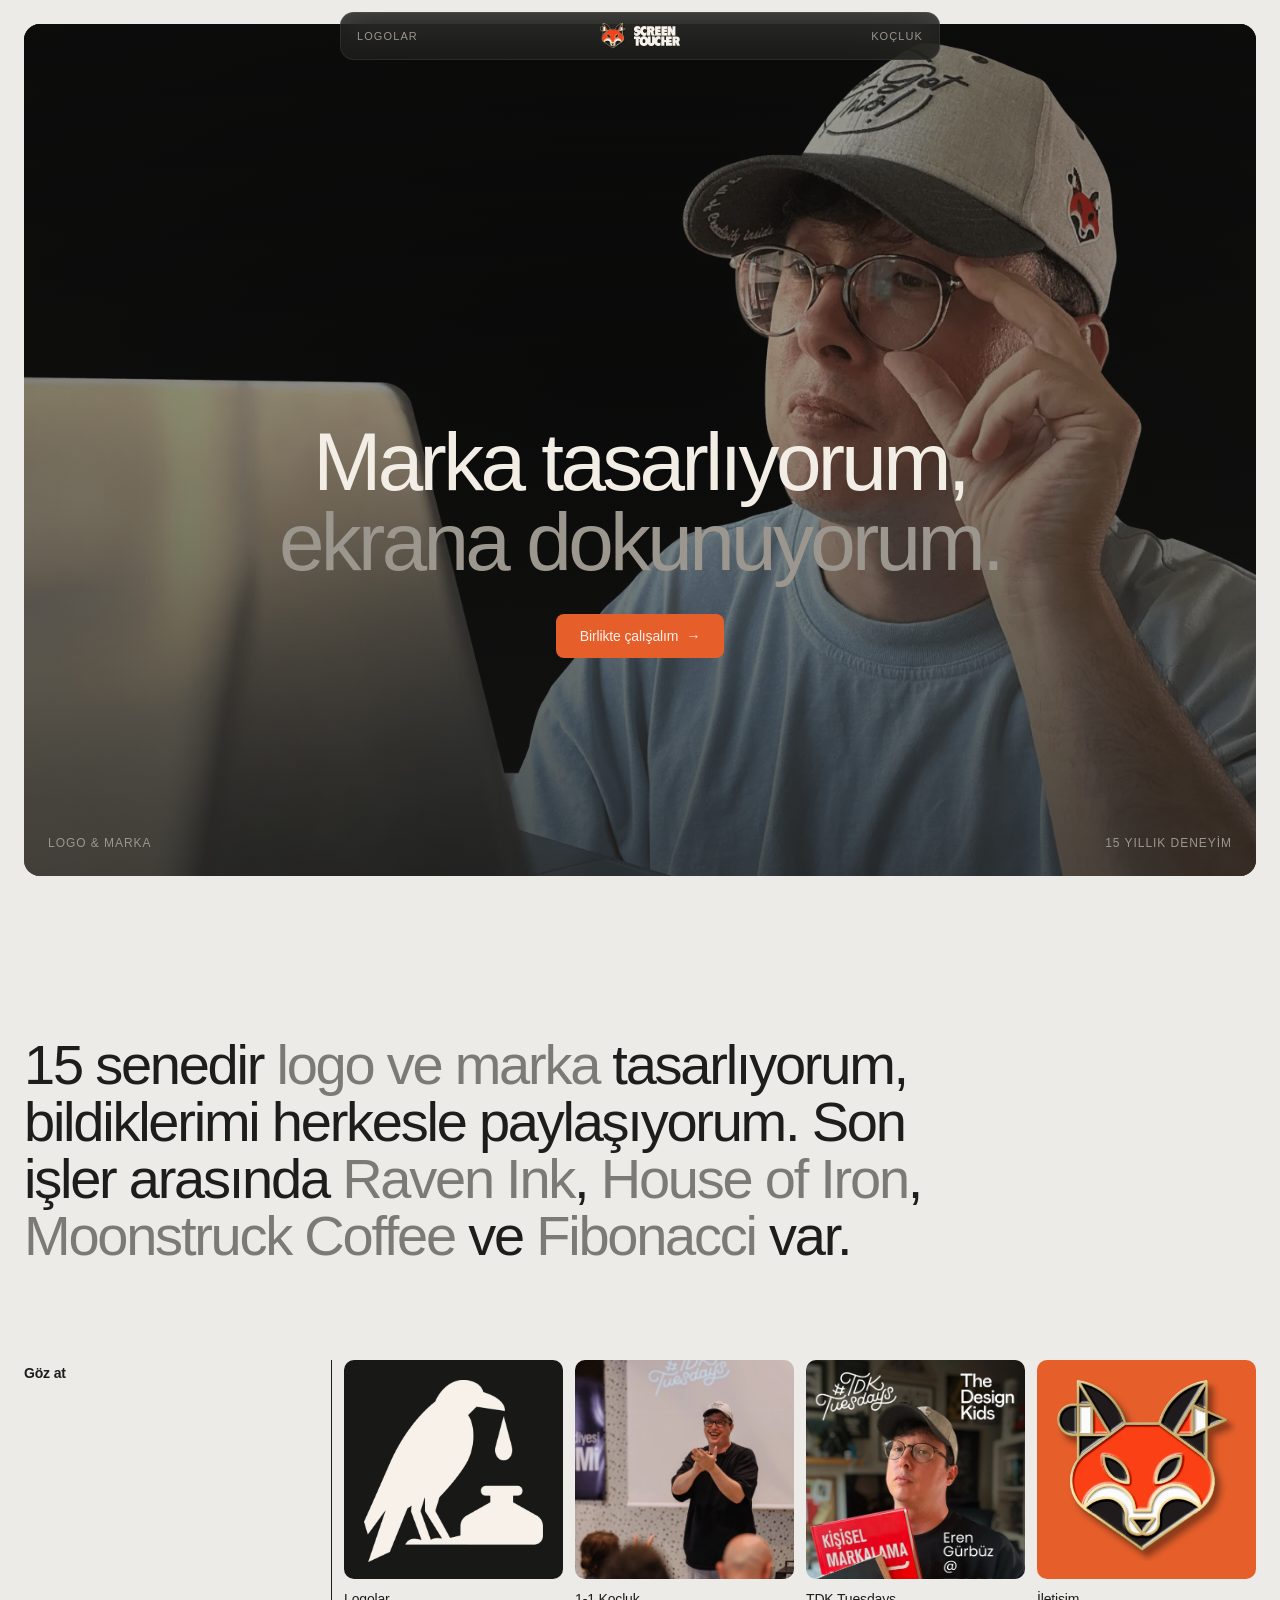
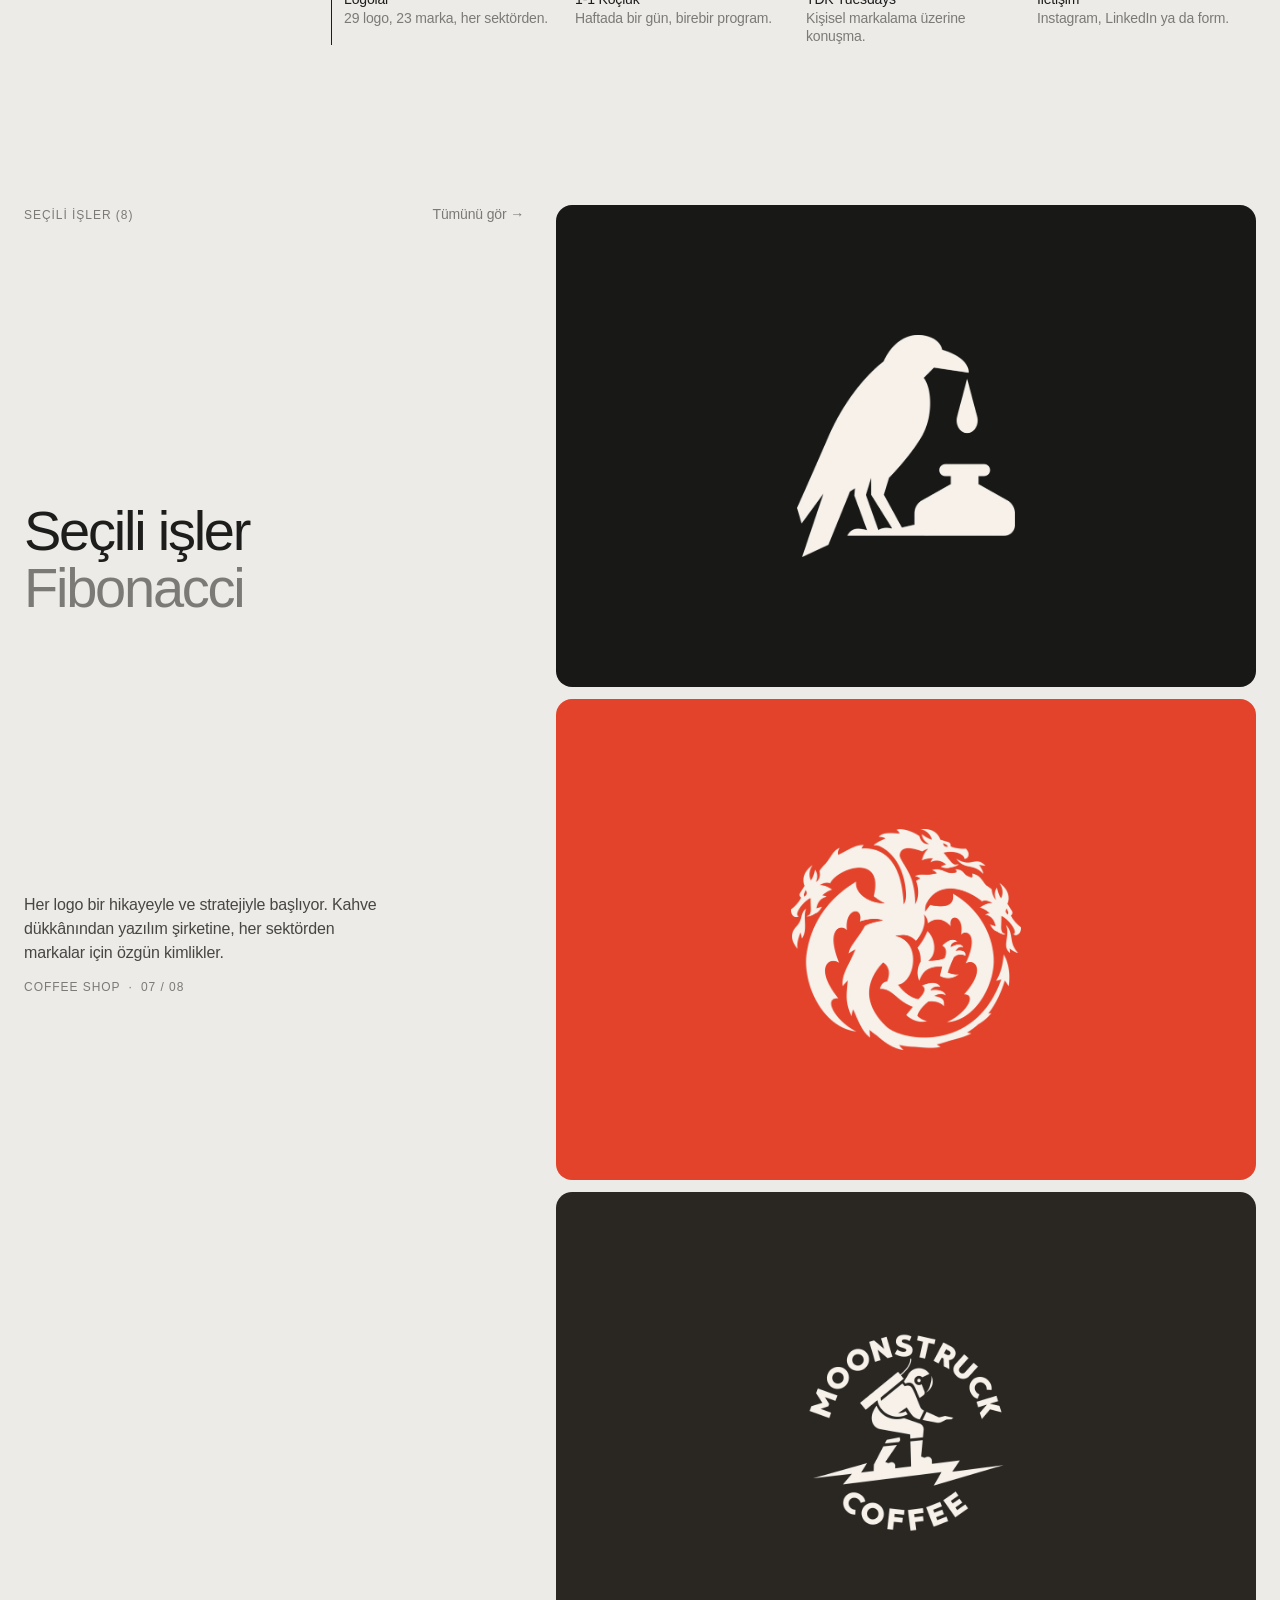
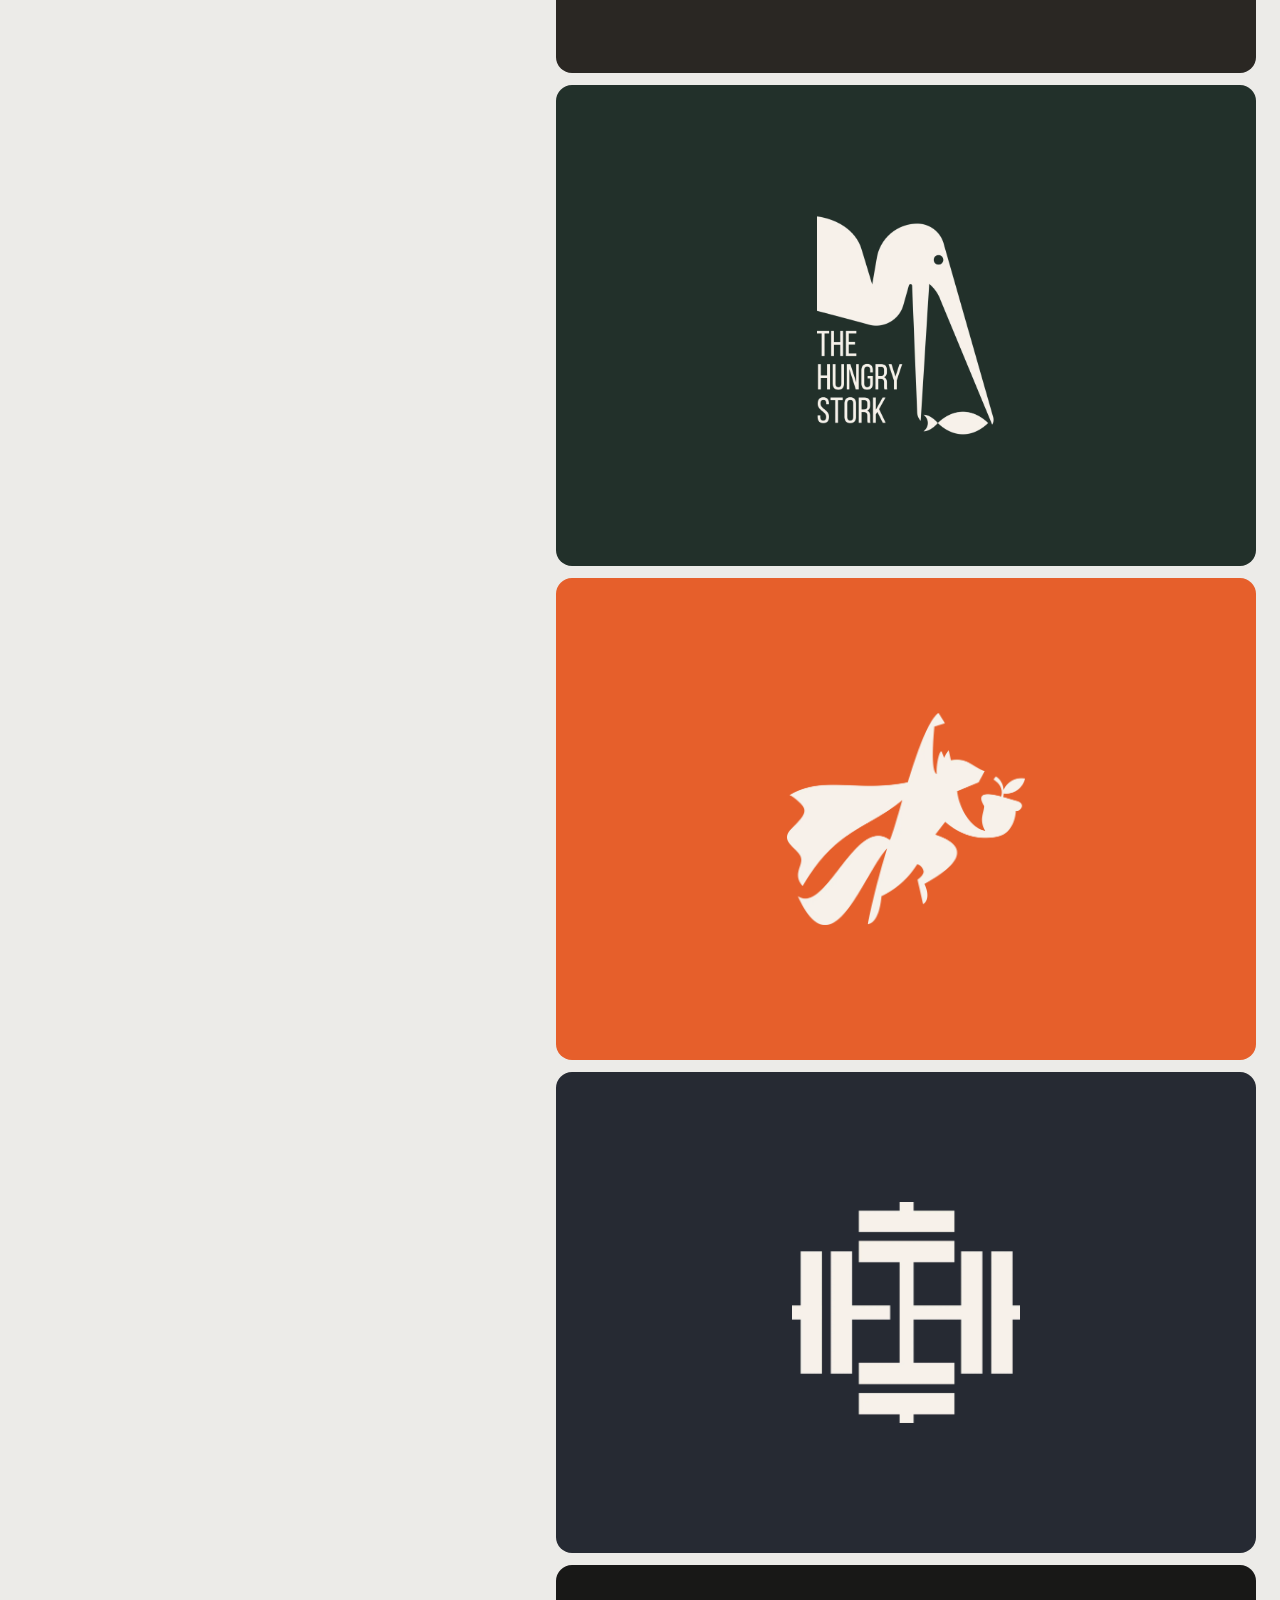
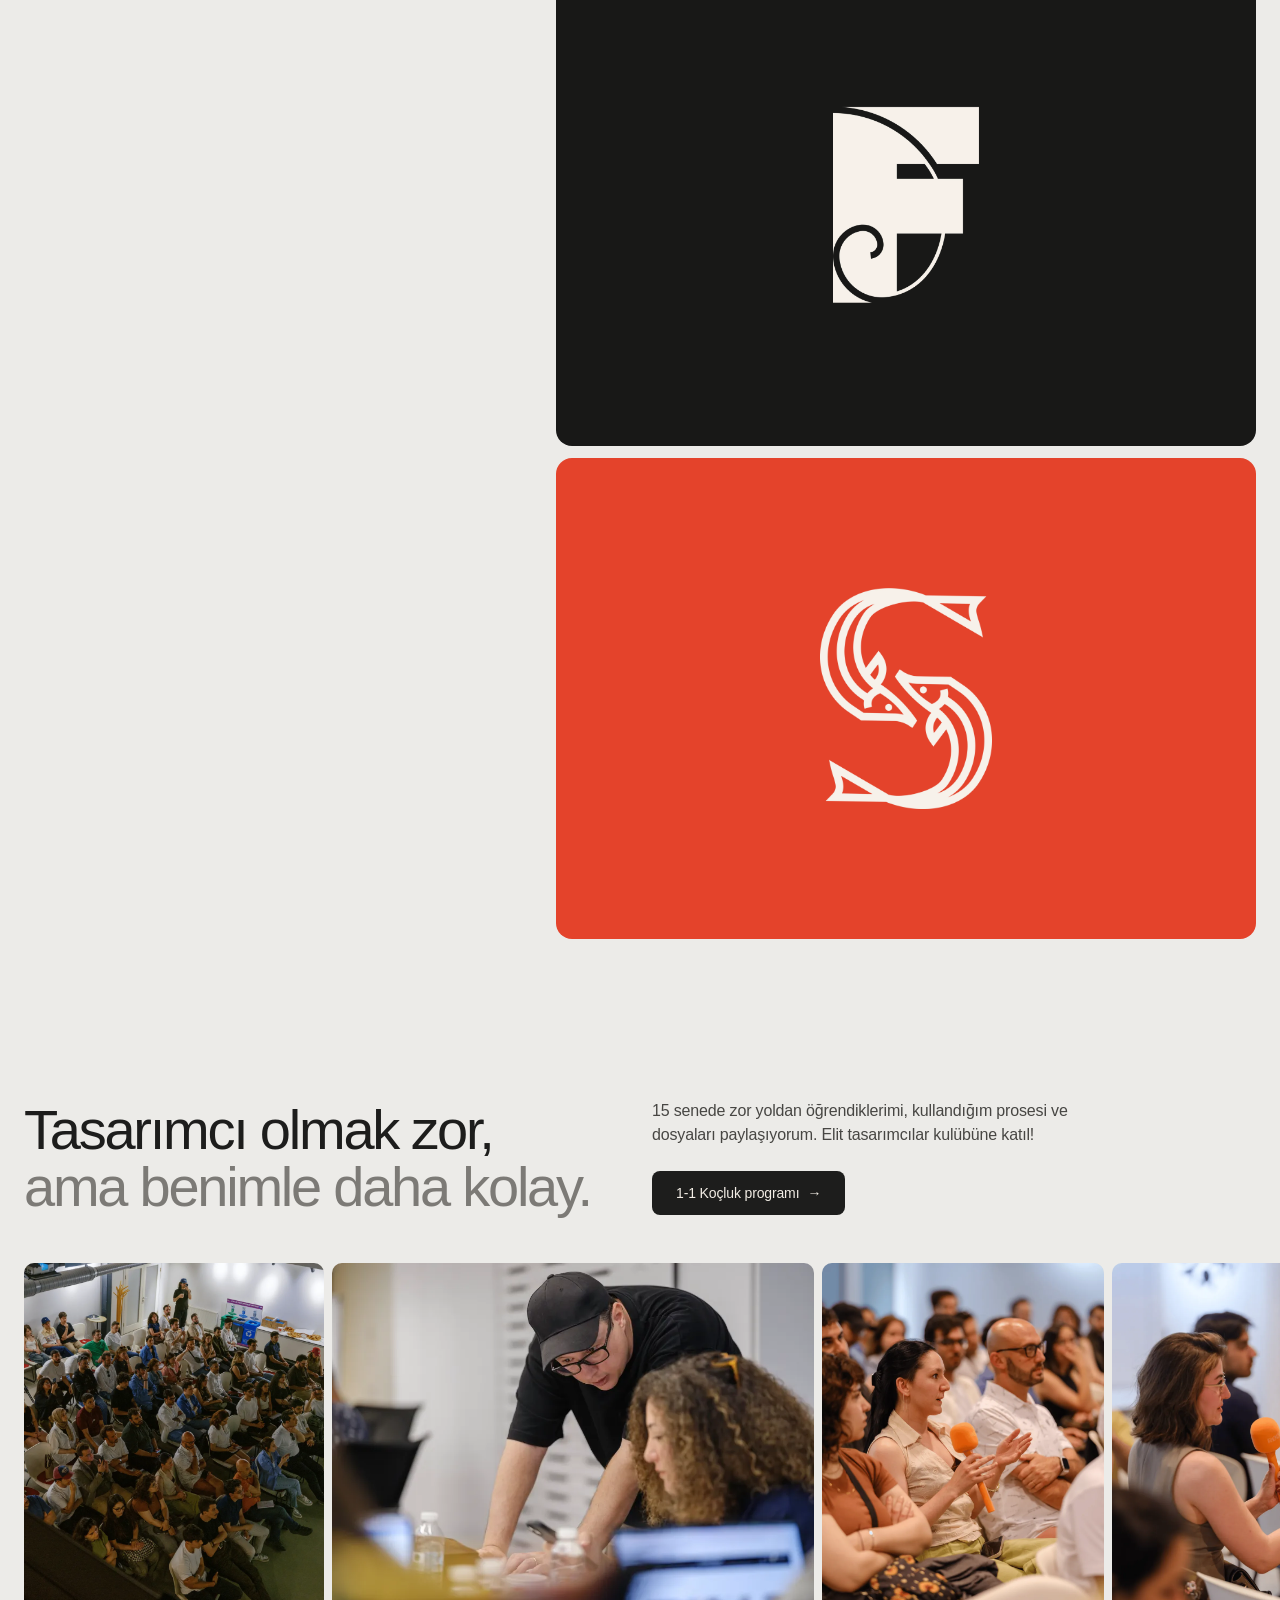
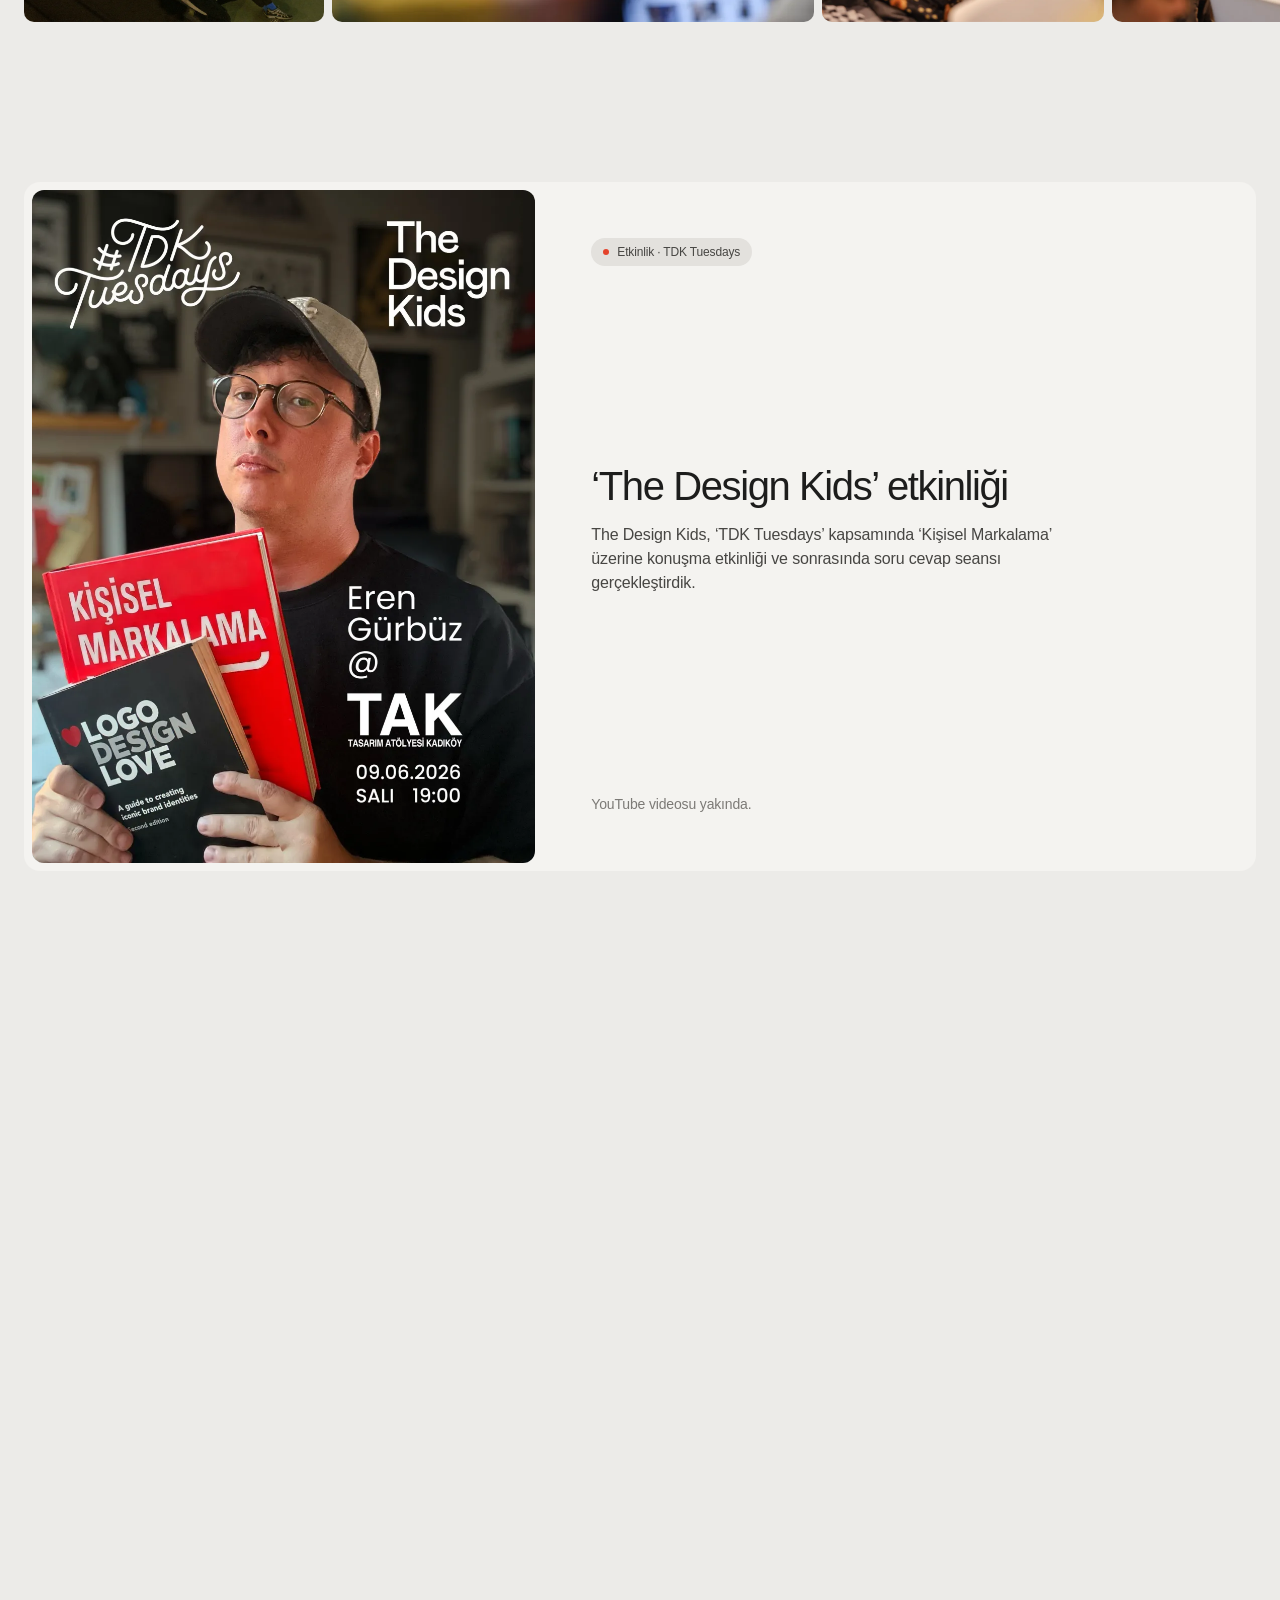
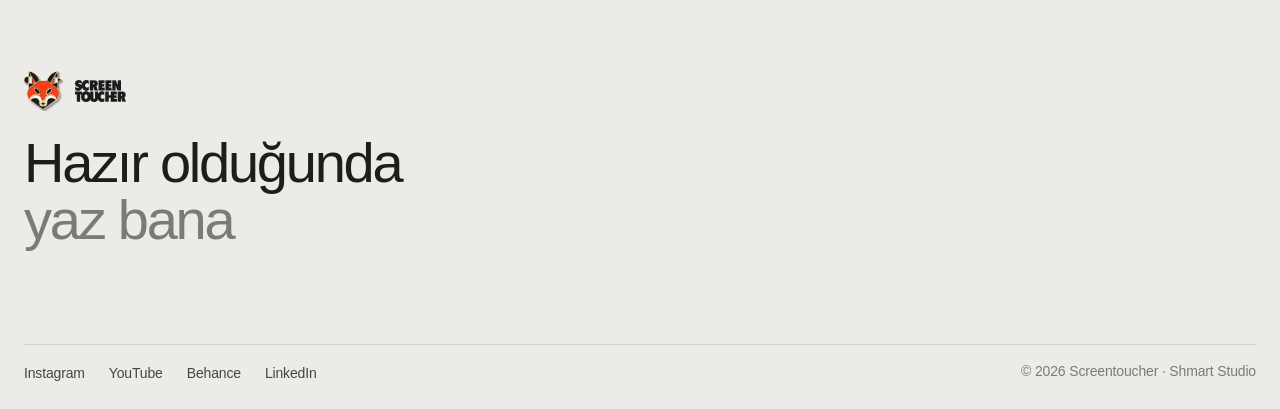
==== commit 890aa89a: "Lower hero title, add CTA, enlarge pins - Home hero: title sits a bit lower with an orange "Birlikte" ====
--- a/site/index.html
+++ b/site/index.html
@@ -37,8 +37,9 @@
              src="assets/img/photo10.webp"
              srcset="assets/img/photo10-sm.webp 900w, assets/img/photo10.webp 1920w"
              sizes="100vw" width="1920" height="1080" alt="" fetchpriority="high">
-        <div class="hero__inner">
+        <div class="hero__inner hero__inner--low">
           <h1 class="t-display hero__title"><span class="line">Marka tasarlıyorum,</span> <span class="line">ekrana dokunuyorum.</span></h1>
+          <a class="btn btn--orange hero__cta" href="#iletisim">Birlikte çalışalım <span class="arrow" aria-hidden="true">→</span></a>
         </div>
         <div class="hero__foot">
           <span class="t-label">Logo &amp; Marka</span>
--- a/site/assets/css/style.css
+++ b/site/assets/css/style.css
@@ -127,6 +127,8 @@
 .btn--light:hover { background: var(--cream); }
 .btn--accent { background: var(--accent); color: var(--accent-ink); }
 .btn--accent:hover { background: #CF3A23; }
+.btn--orange { background: var(--orange); color: var(--orange-ink); }
+.btn--orange:hover { background: #D9551F; }
 .btn .arrow { transition: transform .25s var(--ease); }
 .btn:hover .arrow { transform: translateX(3px); }
 
@@ -194,6 +196,8 @@
 .hero__title .line { display: block; color: inherit; }
 .hero__title .line + .line { color: var(--cream-muted); }
 @media (min-width: 768px) { .hero__title .line { white-space: nowrap; } }
+.hero__inner--low { padding-top: clamp(48px, 12vh, 140px); }
+.hero__cta { margin-top: var(--s-6); }
 .hero__lead { margin: var(--s-5) auto 0; max-width: 40ch; color: var(--cream-muted); font-size: var(--fs-body); }
 .hero__foot {
   position: absolute; left: var(--s-5); right: var(--s-5); bottom: var(--s-5);
